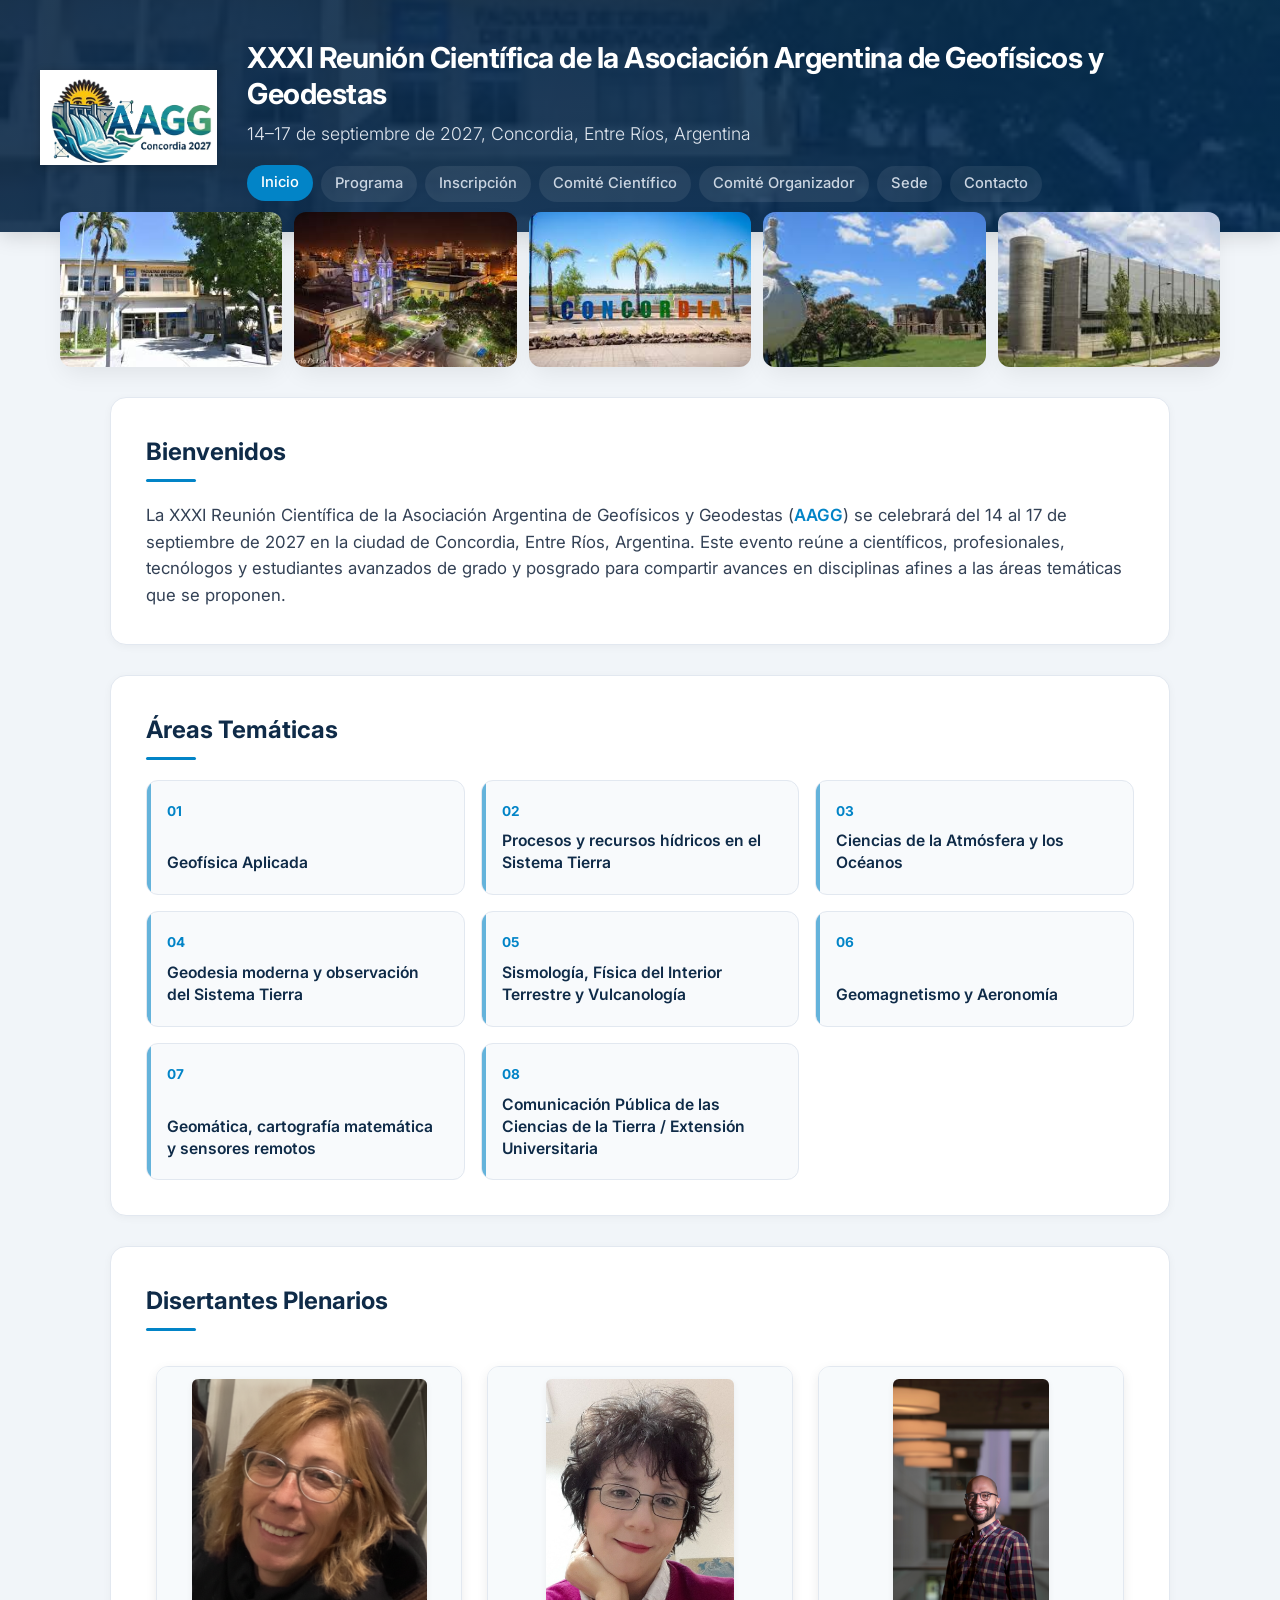
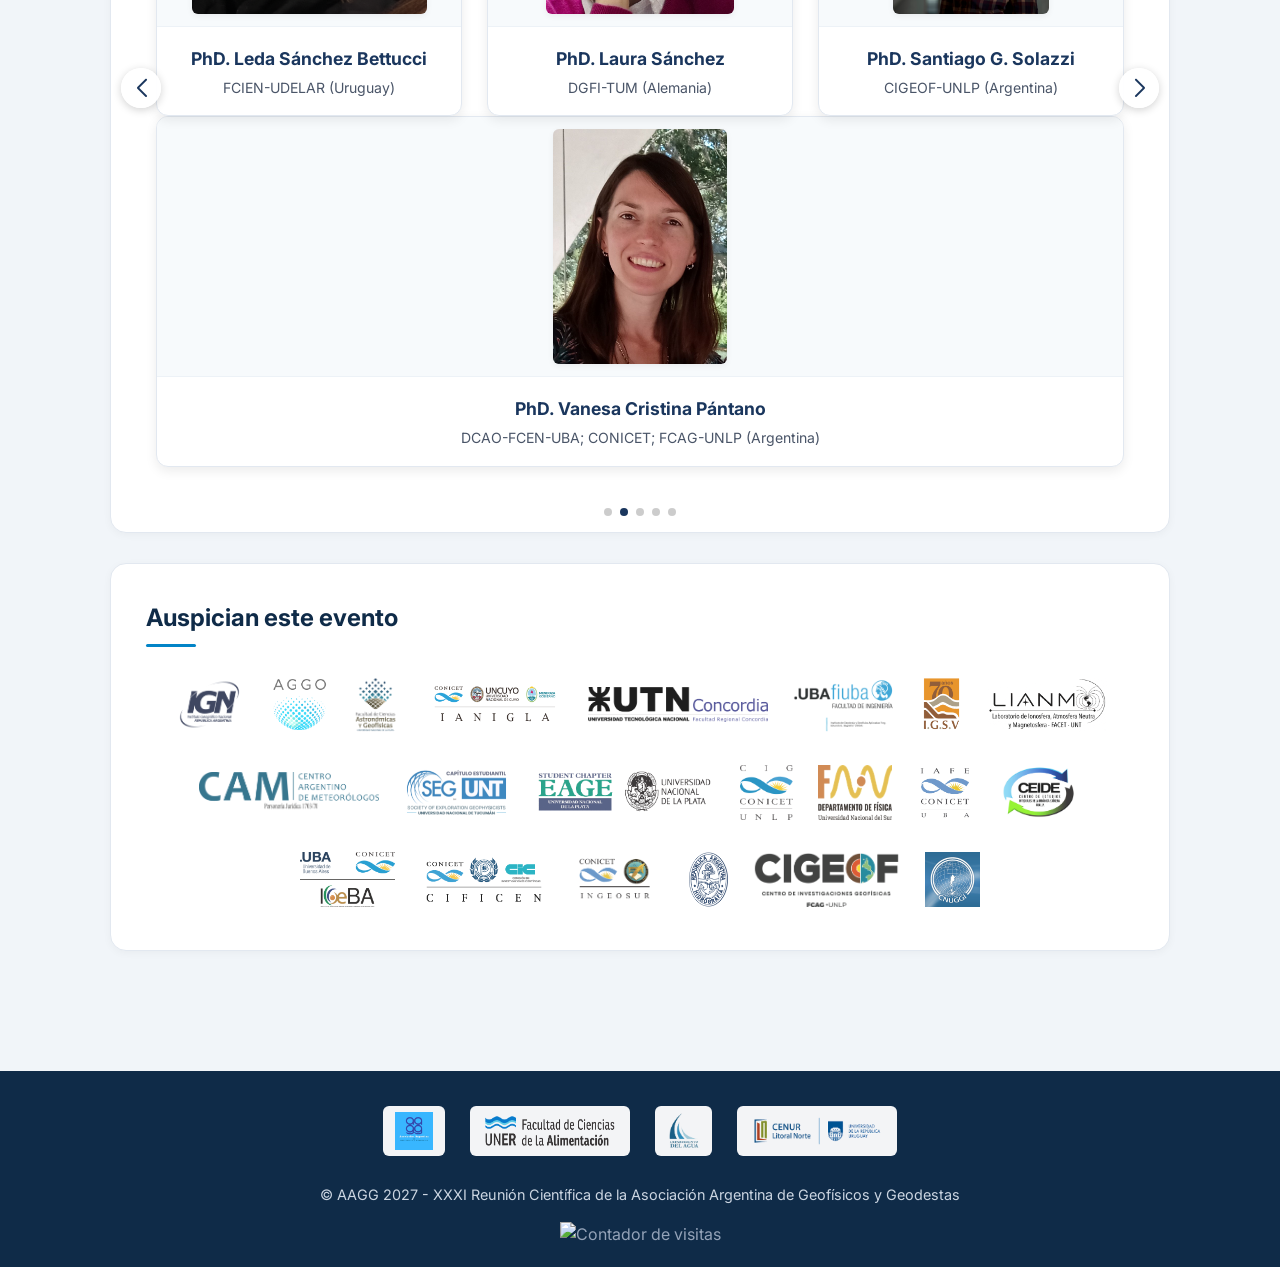
==== index.html @ d2f22f49 "Update index.html" ====
<!DOCTYPE html>
<html lang="es">
<head>
  <meta charset="UTF-8">
  <meta name="viewport" content="width=device-width, initial-scale=1.0">
  <title>XXXI Reunión Científica de la Asociación Argentina de Geofísicos y Geodestas</title>
  <link rel="stylesheet" href="assets/css/style.css">

  <!-- Swiper CSS (Librería para el Carrusel) -->
  <link rel="stylesheet" href="https://cdn.jsdelivr.net/npm/swiper@11/swiper-bundle.min.css" />

  <!-- Estilos adaptados para Carrusel de Disertantes con encuadre de fotos y Modales -->
  <style>
    .seccion-disertantes {
      position: relative;
      padding-bottom: 20px;
    }

    .swiper-disertantes {
      width: 100%;
      padding: 15px 10px 45px 10px !important;
    }

    /* Centrar diapositivas cuando hay pocos elementos */
    .swiper-wrapper.center-slides {
      justify-content: center;
    }

    .card-disertante {
      background: #ffffff;
      border-radius: 12px;
      overflow: hidden;
      box-shadow: 0 4px 12px rgba(0, 0, 0, 0.08);
      cursor: pointer;
      transition: transform 0.25s ease, box-shadow 0.25s ease;
      text-align: center;
      border: 1px solid #e2e8f0;
      height: 100%;
      display: flex;
      flex-direction: column;
    }

    .card-disertante:hover {
      transform: translateY(-5px);
      box-shadow: 0 8px 22px rgba(0, 0, 0, 0.15);
    }

    /* Contenedor tipo recuadro para evitar el recorte de la imagen */
    .img-disertante-container {
      width: 100%;
      height: 260px;
      background-color: #f7fafc;
      display: flex;
      align-items: center;
      justify-content: center;
      padding: 12px;
      box-sizing: border-box;
      border-bottom: 1px solid #edf2f7;
    }

    .img-disertante-container img {
      max-width: 100%;
      max-height: 100%;
      width: auto;
      height: auto;
      object-fit: contain; /* Muestra la imagen completa sin recortar */
      border-radius: 6px;
      box-shadow: 0 2px 6px rgba(0, 0, 0, 0.06);
      transition: transform 0.3s ease;
    }

    .card-disertante:hover .img-disertante-container img {
      transform: scale(1.03);
    }

    .info-disertante-card {
      padding: 18px 14px;
      flex-grow: 1;
      display: flex;
      flex-direction: column;
      justify-content: center;
    }

    .info-disertante-card h3 {
      margin: 0 0 6px 0;
      font-size: 1.1rem;
      color: #1a365d;
    }

    .info-disertante-card .filiacion {
      margin: 0;
      font-size: 0.88rem;
      color: #4a5568;
      line-height: 1.3;
    }

    /* Personalización de Controles del Carrusel */
    .swiper-button-next, .swiper-button-prev {
      color: #1a365d !important;
      background: rgba(255, 255, 255, 0.95);
      width: 40px !important;
      height: 40px !important;
      border-radius: 50%;
      box-shadow: 0 2px 8px rgba(0,0,0,0.18);
    }

    .swiper-button-next:after, .swiper-button-prev:after {
      font-size: 18px !important;
      font-weight: bold;
    }

    .swiper-pagination-bullet-active {
      background: #1a365d !important;
    }

    .modal-disertante {
      display: none; 
      position: fixed;
      z-index: 10000;
      left: 0;
      top: 0;
      width: 100%;
      height: 100%;
      background-color: rgba(0, 0, 0, 0.65);
      backdrop-filter: blur(3px);
      overflow-y: auto;
      padding: 20px;
      box-sizing: border-box;
    }

    .modal-contenido {
      background-color: #ffffff;
      margin: 4% auto;
      border-radius: 12px;
      max-width: 760px;
      width: 95%;
      position: relative;
      box-shadow: 0 10px 30px rgba(0, 0, 0, 0.3);
      animation: modalFadeIn 0.3s ease-out;
    }

    @keyframes modalFadeIn {
      from { opacity: 0; transform: translateY(-15px); }
      to { opacity: 1; transform: translateY(0); }
    }

    .btn-cerrar-modal {
      position: absolute;
      top: 12px;
      right: 18px;
      font-size: 28px;
      font-weight: bold;
      color: #a0aec0;
      cursor: pointer;
      line-height: 1;
      transition: color 0.2s;
    }

    .btn-cerrar-modal:hover {
      color: #2d3748;
    }

    .modal-body {
      display: flex;
      flex-direction: row;
      padding: 30px;
      gap: 25px;
      text-align: left;
    }

    /* Marco para foto del modal sin recortar */
    .modal-img-container {
      width: 200px;
      height: 220px;
      background-color: #f8fafc;
      border-radius: 10px;
      border: 1px solid #e2e8f0;
      display: flex;
      align-items: center;
      justify-content: center;
      padding: 8px;
      flex-shrink: 0;
    }

    .modal-img {
      max-width: 100%;
      max-height: 100%;
      width: auto;
      height: auto;
      object-fit: contain;
      border-radius: 6px;
    }

    .modal-info {
      flex-grow: 1;
    }

    .modal-info h3 {
      margin-top: 0;
      margin-bottom: 5px;
      color: #1a365d;
      font-size: 1.4rem;
    }

    .modal-titulo-prof {
      font-weight: 600;
      color: #2b6cb0;
      margin: 0 0 10px 0;
    }

    .modal-filiacion {
      color: #4a5568;
      font-size: 0.95rem;
      margin-bottom: 15px;
    }

    .modal-info hr {
      border: 0;
      border-top: 1px solid #e2e8f0;
      margin: 15px 0;
    }

    .modal-info h4 {
      margin: 12px 0 6px 0;
      color: #2d3748;
    }

    .modal-info p {
      font-size: 0.92rem;
      color: #4a5568;
      line-height: 1.5;
    }

    @media (max-width: 640px) {
      .modal-body {
        flex-direction: column;
        align-items: center;
        text-align: center;
      }
      .modal-img-container {
        width: 160px;
        height: 180px;
      }
    }
  </style>
</head>
<body>

  <header>
    <div class="header-container">
      <div class="logo">
        <img src="assets/img/logo.png" alt="Logo AAGG">
      </div>
      <div class="titulo">
        <h1>XXXI Reunión Científica de la Asociación Argentina de Geofísicos y Geodestas</h1>
        <p class="subtitulo">14–17 de septiembre de 2027, Concordia, Entre Ríos, Argentina</p>
        <nav>
          <a href="index.html" class="active">Inicio</a>
          <a href="program.html">Programa</a>
          <a href="registration.html">Inscripción</a>
          <a href="committee.html">Comité Científico</a>
          <a href="committee-org.html">Comité Organizador</a>
          <a href="venue.html">Sede</a>
          <a href="contact.html">Contacto</a>
        </nav>
      </div>
    </div>
  </header>

  <!-- Banner de Galería -->
  <div class="banner-wrapper">
    <div class="banner">
      <div class="banner-item"><img src="assets/img/foto4.jpg" alt="Imagen 1 - Congreso"></div>
      <div class="banner-item"><img src="assets/img/foto2.jpg" alt="Imagen 2 - Actividad científica"></div>
      <div class="banner-item"><img src="assets/img/foto1.jpg" alt="Imagen 3 - Encuentro binacional"></div>
      <div class="banner-item"><img src="assets/img/foto3.jpg" alt="Imagen 4 - Encuentro binacional"></div>
      <div class="banner-item"><img src="assets/img/foto5.jpg" alt="Imagen 5 - Encuentro binacional"></div>
    </div>
  </div>

  <main>
    <!-- 1. Sección Bienvenida -->
    <section class="card-section">
      <h2>Bienvenidos</h2>
      <p class="intro-text">
        La XXXI Reunión Científica de la Asociación Argentina de Geofísicos y Geodestas (<a href="https://aagg.org.ar/" target="_blank">AAGG</a>) 
        se celebrará del 14 al 17 de septiembre de 2027 en la ciudad de Concordia, Entre Ríos, Argentina. 
        Este evento reúne a científicos, profesionales, tecnólogos y estudiantes avanzados de grado y posgrado para compartir 
        avances en disciplinas afines a las áreas temáticas que se proponen.
      </p>
    </section>

    <!-- 2. Sección Áreas Temáticas -->
    <section class="card-section">
      <h2>Áreas Temáticas</h2>
      <div class="areas-grid">
        <a href="areas/geofisica-aplicada.html" class="area-card">
          <span class="num">01</span>
          <h3>Geofísica Aplicada</h3>
        </a>
        <a href="areas/recursos-hidricos.html" class="area-card">
          <span class="num">02</span>
          <h3>Procesos y recursos hídricos en el Sistema Tierra</h3>
        </a>
        <a href="areas/atmosfera-oceanos.html" class="area-card">
          <span class="num">03</span>
          <h3>Ciencias de la Atmósfera y los Océanos</h3>
        </a>
        <a href="areas/geodesia-moderna.html" class="area-card">
          <span class="num">04</span>
          <h3>Geodesia moderna y observación del Sistema Tierra</h3>
        </a>
        <a href="areas/sismologia.html" class="area-card">
          <span class="num">05</span>
          <h3>Sismología, Física del Interior Terrestre y Vulcanología</h3>
        </a>
        <a href="areas/geomagnetismo.html" class="area-card">
          <span class="num">06</span>
          <h3>Geomagnetismo y Aeronomía</h3>
        </a>
        <a href="areas/geomatica.html" class="area-card">
          <span class="num">07</span>
          <h3>Geomática, cartografía matemática y sensores remotos</h3>
        </a>
        <a href="areas/comunicacion-extension.html" class="area-card">
          <span class="num">08</span>
          <h3>Comunicación Pública de las Ciencias de la Tierra / Extensión Universitaria</h3>
        </a>
      </div>
    </section>

    <!-- 3. Sección Disertantes Plenarios -->
    <section class="card-section seccion-disertantes">
      <h2>Disertantes Plenarios</h2>
      
      <div class="swiper swiper-disertantes">
        <div class="swiper-wrapper" id="disertantes-wrapper">

          <!-- Slide Disertante 1 -->
          <div class="swiper-slide">
            <div class="card-disertante" onclick="abrirModal('modal-disertante-1')">
              <div class="img-disertante-container">
                <img src="assets/img/disertantes/disertante1.jpg" alt="PhD. Fernando Corbo Camargo">
              </div>
              <div class="info-disertante-card">
                <h3>PhD. Fernando Corbo Camargo</h3>
                <p class="filiacion">IGc-UNAM (México)</p>
              </div>
            </div>
          </div>
        
          <!-- Slide Disertante 2 -->
          <div class="swiper-slide">
            <div class="card-disertante" onclick="abrirModal('modal-disertante-2')">
              <div class="img-disertante-container">
                <img src="assets/img/disertantes/disertante2.jpg" alt="PhD. Leda Sánchez Bettucci">
              </div>
              <div class="info-disertante-card">
                <h3>PhD. Leda Sánchez Bettucci</h3>
                <p class="filiacion">FCIEN-UDELAR (Uruguay)</p>
              </div>
            </div>
          </div>
          
          <!-- Slide Disertante 3 -->
          <div class="swiper-slide">
            <div class="card-disertante" onclick="abrirModal('modal-disertante-3')">
              <div class="img-disertante-container">
                <img src="assets/img/disertantes/disertante3.jpg" alt="PhD. Laura Sánchez">
              </div>
              <div class="info-disertante-card">
                <h3>PhD. Laura Sánchez</h3>
                <p class="filiacion">DGFI-TUM (Alemania)</p>
              </div>
            </div>
          </div>
          
          <!-- Slide Disertante 4 -->
          <div class="swiper-slide">
            <div class="card-disertante" onclick="abrirModal('modal-disertante-4')">
              <div class="img-disertante-container">
                <img src="assets/img/disertantes/disertante4.jpg" alt="PhD. Santiago G. Solazzi">
              </div>
              <div class="info-disertante-card">
                <h3>PhD. Santiago G. Solazzi</h3>
                <p class="filiacion">CIGEOF-UNLP (Argentina)</p>
              </div>
            </div>
          </div>
          
          <!-- Slide Disertante 5 -->
          <div class="swiper-slide">
            <div class="card-disertante" onclick="abrirModal('modal-disertante-5')">
              <div class="img-disertante-container">
                <img src="assets/img/disertantes/disertante5.jpg" alt="PhD. Santiago G. Solazzi">
              </div>
              <div class="info-disertante-card">
                <h3>PhD. Mauricio D. Sacchi</h3>
                <p class="filiacion">PHYS-UofA (Canadá)</p>
              </div>
            </div>
          </div>
        </div>
          
          <!-- Slide Disertante 6 -->
          <div class="swiper-slide">
            <div class="card-disertante" onclick="abrirModal('modal-disertante-6')">
              <div class="img-disertante-container">
                <img src="assets/img/disertantes/disertante6.jpg" alt="PhD. Vanesa Cristina Pántano">
              </div>
              <div class="info-disertante-card">
                <h3>PhD. Vanesa Cristina Pántano</h3>
                <p class="filiacion">DCAO-FCEN-UBA; CONICET; FCAG-UNLP (Argentina)</p>
              </div>
            </div>
          </div>
        </div>
      
        <!-- Controles de navegación y paginación -->
        <div class="swiper-pagination"></div>
        <div class="swiper-button-next"></div>
        <div class="swiper-button-prev"></div>
      </div>
    </section>

    <!-- 4. Sección Auspiciantes -->
    <section class="card-section seccion-auspiciantes">
      <h2>Auspician este evento</h2>
      <div class="logos-auspiciantes">
        <a href="https://www.ign.gob.ar/" target="_blank"><img src="assets/img/ausp1.png" alt="Auspiciante 1"></a>
        <a href="https://www.aggo-conicet.gob.ar/observ.php" target="_blank"><img src="assets/img/ausp2.png" alt="Auspiciante 2"></a>
        <a href="https://www.fcaglp.unlp.edu.ar/" target="_blank"><img src="assets/img/ausp3.png" alt="Auspiciante 3"></a>
        <a href="https://ianigla.conicet.gov.ar/" target="_blank"><img src="assets/img/ausp4.png" alt="Auspiciante 4"></a>
        <a href="https://www.frcon.utn.edu.ar/" target="_blank"><img src="assets/img/ausp5.png" alt="Auspiciante 5"></a>
        <a href="https://www.fi.uba.ar/institucional/institutos-centros-y-escuelas/instituto-de-geodesia-y-geofisica-aplicadas-ing-eduardo-e-baglietto" target="_blank"><img src="assets/img/ausp6.png" alt="Auspiciante 6"></a>
        <a href="https://igsv.unsj.edu.ar/" target="_blank"><img src="assets/img/ausp7.png" alt="Auspiciante 7"></a>
        <a href="https://www.facet.unt.edu.ar/labatmosfera/" target="_blank"><img src="assets/img/ausp8.png" alt="Auspiciante 8"></a>
        <a href="https://www.cenamet.org.ar/" target="_blank"><img src="assets/img/ausp9.png" alt="Auspiciante 9"></a>
        <a href="https://untsegsc.wixsite.com/home" target="_blank"><img src="assets/img/ausp10.png" alt="Auspiciante 10"></a>
        <a href="https://www.fcaglp.unlp.edu.ar/index.php/alumnos/eage-capitulo-estudiantil/" target="_blank"><img src="assets/img/ausp11.png" alt="Auspiciante 11"></a>
        <a href="https://unlp.edu.ar/udeinvestigacion/cig-centro-de-investigaciones-geologicas/" target="_blank"><img src="assets/img/ausp12.png" alt="Auspiciante 12"></a>
        <a href="https://www.fisica.uns.edu.ar/" target="_blank"><img src="assets/img/ausp13.png" alt="Auspiciante 13"></a>
        <a href="https://www.iafe.uba.ar/" target="_blank"><img src="assets/img/ausp14.png" alt="Auspiciante 14"></a>
        <a href="https://ceide.unlp.edu.ar/" target="_blank"><img src="assets/img/ausp15.jpg" alt="Auspiciante 15"></a>
        <a href="https://igeba.gl.fcen.uba.ar/" target="_blank"><img src="assets/img/ausp16.png" alt="Auspiciante 16"></a>
        <a href="https://cificen.conicet.gov.ar/" target="_blank"><img src="assets/img/ausp17.png" alt="Auspiciante 17"></a>
        <a href="https://ingeosur-conicet.gob.ar/" target="_blank"><img src="assets/img/ausp18.png" alt="Auspiciante 18"></a>
        <a href="https://www.hidro.gov.ar/" target="_blank"><img src="assets/img/ausp19.png" alt="Auspiciante 19"></a>
        <a href="https://cigeof.fcaglp.unlp.edu.ar/" target="_blank"><img src="assets/img/ausp20.png" alt="Auspiciante 20"></a>
        <a href="https://www.ign.gob.ar/AreaInstitucional/Organismos/CNUGGI" target="_blank"><img src="assets/img/ausp21.jpg" alt="Auspiciante 21"></a>
      </div>
    </section>

    <!-- Ventanas Modales de Disertantes -->
    
    <!-- Modal Disertante 1 -->
    <div id="modal-disertante-1" class="modal-disertante" onclick="cerrarModalAfuera(event, 'modal-disertante-1')">
      <div class="modal-contenido">
        <span class="btn-cerrar-modal" onclick="cerrarModal('modal-disertante-1')">&times;</span>
        <div class="modal-body">
          <div class="modal-img-container">
            <img src="assets/img/disertantes/disertante1.jpg" alt="Foto PhD. Fernando Corbo Camargo" class="modal-img">
          </div>
          <div class="modal-info">
            <h3>PhD. Fernando Corbo Camargo</h3>
            <p class="modal-titulo-prof">Investigador del Instituto de Geociencias (IGc)</p>
            <p class="modal-filiacion"><strong>Filiación:</strong> Universidad Nacional Autónoma de México (UNAM)</p>
            <hr>
            <h4>Resumen Curricular</h4>
            <p>Investigador del Instituto de Geociencias de la Universidad Nacional Autónoma de México, UNAM, Campus Juriquilla. Es ingeniero civil, con especialización en ingeniería hidráulica y ambiental por la Universidad de la República, Uruguay, y obtuvo los grados de maestría y doctorado en ciencias de la Tierra por la UNAM, con especialidad en exploración geofísica. Actualmente es miembro del Sistema Nacional de Investigadoras e Investigadores de México. Su trabajo se centra en la exploración geofísica del subsuelo, con especial énfasis en los métodos eléctricos y electromagnéticos. A lo largo de su trayectoria ha aplicado estas herramientas al estudio de aguas subterráneas, sistemas geotérmicos, recursos energéticos y estructuras profundas de la corteza terrestre, participando y dirigiendo proyectos de investigación y estudios geofísicos en México y otros países. Su actividad académica incluye publicaciones en revistas científicas internacionales, participación en congresos y proyectos de colaboración con instituciones nacionales y extranjeras, así como la formación de estudiantes de licenciatura, maestría y doctorado. Actualmente desarrolla actividades de investigación y docencia en la UNAM, donde imparte cursos de exploración geofísica y geofísica aplicada a la geotermia.</p>
            <h4>Conferencia Plenaria</h4>
            <p><em>"Del agua al calor de la Tierra: aplicaciones del método magnetotelúrico en la exploración de recursos profundos."</em></p>
          </div>
        </div>
      </div>
    
    <!-- Modal Disertante 2 -->
    <div id="modal-disertante-2" class="modal-disertante" onclick="cerrarModalAfuera(event, 'modal-disertante-2')">
      <div class="modal-contenido">
        <span class="btn-cerrar-modal" onclick="cerrarModal('modal-disertante-2')">&times;</span>
        <div class="modal-body">
          <div class="modal-img-container">
            <img src="assets/img/disertantes/disertante2.jpg" alt="Foto PhD. Leda Sánchez Bettucci" class="modal-img">
          </div>
          <div class="modal-info">
            <h3>PhD. Leda Sánchez Bettucci</h3>
            <p class="modal-titulo-prof">Investigadora del Instituto de Ciencias Geológicas (ICG)</p>
            <p class="modal-filiacion"><strong>Filiación:</strong> Universidad de la República (UdelaR)</p>
            <hr>
            <h4>Resumen Curricular</h4>
            <p>Licenciada en Geología por la Universidad de la República (UdelaR, 1992) y Doctora en Ciencias Geológicas por la Universidad de Buenos Aires (UBA, 1998). Se desempeña como Profesora Agregada (Grado 4, Dedicación Total) del Instituto de Ciencias Geológicas (ICG) de la Facultad de Ciencias de la UdelaR y es Jefa del Departamento de Geodinámica Interna (2024-2026). Es responsable académica y directora del Observatorio Geofísico del Uruguay (OGU), desde donde coordina la red sismológica nacional y el monitoreo geomagnético del país. Su trayectoria investigadora se centra en la geología del basamento uruguayo, la geotectónica, el paleomagnetismo, la geofísica y la sismología, con énfasis en la evolución del Cinturón Dom Feliciano, del Terreno Piedra Alta y del Cratón del Río de la Plata. Ha publicado más de 90 trabajos científicos en revistas arbitradas, tanto internacionales como nacionales, y ha participado en numerosos proyectos financiados por la CSIC (Comisión Sectorial de Investigación Científica), la ANII (Agencia Nacional de Investigación e Innovación), el PEDECIBA y organismos internacionales. Es investigadora Grado 5 de PEDECIBA (Programa de Desarrollo de Ciencias Básicas)-Geociencias y Nivel II del Sistema Nacional de Investigadores (SNI). En 2026 recibió el Premio de Ciencias Básicas al Logro Científico “Dra. Ekaterina Scvortzoff”. En docencia, es responsable de cursos de grado y posgrado en Geotectónica, Geofísica, Tectónica del Uruguay y Cartografía Geológica y ha dirigido numerosas tesis de grado, maestría y doctorado. Ha integrado tribunales de concursos, comisiones asesoras y comités editoriales de revistas científicas. En gestión académica, fue Directora del ICG (2011-2013 y 2021-2023), integrante de la Comisión Directiva del ICG, de la Comisión de Dedicación Total y de diversas comisiones universitarias. Actualmente integra la Comisión de Horarios y la CCA de PEDECIBA-Geociencias. A nivel internacional, preside el Centro Regional de Sismología para América del Sur (CERESIS) desde 2018; es miembro del Comité SCAR, del Comité Ejecutivo de LatinMag y de la Comisión Sismológica de América Latina y el Caribe (LACSC). Ha sido par evaluadora de proyectos y becas en Argentina, Brasil, México, Paraguay, Panamá y Uruguay, y ha dictado conferencias y cursos en numerosos países. Su producción incluye artículos de divulgación, mapas geológicos, informes técnicos y entrevistas en medios, lo que consolida una sólida presencia en la comunicación pública de las geociencias.</p>
            <h4>Conferencia Plenaria</h4>
            <p><em>"Diez años de sismología instrumental en Uruguay: monitorear para conocer y cuidar."</em></p>
          </div>
        </div>
      </div>
    
    <!-- Modal Disertante 3 -->
    <div id="modal-disertante-3" class="modal-disertante" onclick="cerrarModalAfuera(event, 'modal-disertante-3')">
      <div class="modal-contenido">
        <span class="btn-cerrar-modal" onclick="cerrarModal('modal-disertante-3')">&times;</span>
        <div class="modal-body">
          <div class="modal-img-container">
            <img src="assets/img/disertantes/disertante3.jpg" alt="Foto PhD. Laura Sánchez" class="modal-img">
          </div>
          <div class="modal-info">
            <h3>PhD. Laura Sánchez</h3>
            <p class="modal-titulo-prof">Investigadora del Instituto Alemán de Investigaciones Geodésicas (DGFI-TUM)</p>
            <p class="modal-filiacion"><strong>Filiación:</strong> Universidad de Tecnología de Múnich (TUM)</p>
            <hr>
            <h4>Resumen Curricular</h4>
            <p>Investigadora científica en el Instituto Alemán de Investigaciones Geodésicas (DGFI-TUM) de la Universidad de Tecnología de Múnich (TUM), Alemania. Es doctora en Geodesia por la Universidad Técnica de Dresde, Alemania. Sus principales áreas de investigación incluyen la unificación de sistemas de alturas, los sistemas globales de referencia vertical, los marcos de referencia regionales basados en GNSS y el monitoreo de la cinemática de la superficie terrestre, incluyendo desplazamientos verticales de la corteza y su influencia en la predicción del cambio del nivel del mar. Desde 2023, es presidenta del Sistema Global de Observación Geodésica (GGOS) de la Asociación Internacional de Geodesia (IAG), donde lidera la estrategia y coordinación internacional del sistema y representa a GGOS ante la comunidad científica, organismos internacionales y otros actores relacionados con la observación y el monitoreo del sistema Tierra. Durante su presidencia ha impulsado la implementación del Plan Estratégico de GGOS 2024–2034, el fortalecimiento de su gobernanza y de la coordinación entre los Servicios, Comisiones, Comités Intercomisión y Proyectos de la IAG, así como el desarrollo de las Variables Geodésicas Esenciales (EGV) como contribución de la geodesia a la observación de la Tierra. También ha promovido nuevas iniciativas en geodesia y clima espacial, inteligencia artificial y monitoreo de georiesgos, y ha fortalecido la colaboración de GGOS con las Naciones Unidas y su alcance regional e internacional, incluyendo iniciativas como GGOS África. Entre 2015 y 2023 lideró el área de GGOS «Sistema Unificado de Alturas», cuyo principal resultado fue el establecimiento del Sistema Internacional de Referencia de Alturas (IHRS) y su realización, el Marco Internacional de Referencia de Alturas (IHRF). Fue vicepresidenta de SIRGAS entre 2007 y 2015 y vicepresidenta de GGOS entre 2019 y 2023. Actualmente es coeditora en jefe de la serie de Simposios de la IAG en Springer. Está vinculada a la IAG desde 2000 y ha participado en los órganos de gobierno de diversos servicios, grupos de trabajo y grupos de estudio de la Asociación.</p>
            <h4>Conferencia Plenaria</h4>
            <p><em>"Variables Geodésicas Esenciales (EGV): Contribución de la Geodesia a la Observación del Sistema Tierra."</em></p>
          </div>
        </div>
      </div>

    <!-- Modal Disertante 4 -->
    <div id="modal-disertante-4" class="modal-disertante" onclick="cerrarModalAfuera(event, 'modal-disertante-4')">
      <div class="modal-contenido">
        <span class="btn-cerrar-modal" onclick="cerrarModal('modal-disertante-4')">&times;</span>
        <div class="modal-body">
          <div class="modal-img-container">
            <img src="assets/img/disertantes/disertante4.jpg" alt="Foto PhD. Santiago G. Solazzi" class="modal-img">
          </div>
          <div class="modal-info">
            <h3>PhD. Santiago G. Solazzi</h3>
            <p class="modal-titulo-prof">Investigador del Centro de Investigaciones Geofísicas (CIGEOF)</p>
            <p class="modal-filiacion"><strong>Filiación:</strong> Facultad de Ciencias Astronómicas y Geofísicas - Universidad Nacional de La Plata (FCAG-UNLP)</p>
            <hr>
            <h4>Resumen Curricular</h4>
            <p>Geofísico e investigador especializado en física de rocas, geomecánica, poroelasticidad y propagación de ondas en medios porosos. Obtuvo el título de Doctor en Geofísica en la Universidad Nacional de La Plata (UNLP), donde desarrolló su formación en geofísica aplicada, modelado numérico y comportamiento hidromecánico de rocas porosas. Entre 2018 y 2023 realizó investigaciones posdoctorales en la Universidad de Lausana (Suiza), integrando grupos de investigación de referencia internacional en geofísica y física de medios porosos. Durante ese período trabajó en el desarrollo de modelos físicos y computacionales para el estudio de la interacción entre fluidos, esfuerzos y respuesta sísmica de rocas y suelos. Lideró, desde la Universidad de Lausana, el proyecto DISCO2 STORE de la UE vinculando Universidades y empresas de desarrollo tecnológico entre Europa y Latinoamerica. Actualmente se desempeña como investigador en YPF Tecnología (Y-TEC), donde participa en proyectos de investigación y desarrollo orientados a la industria energética. Sus actividades abarcan geomecánica de reservorios, petrofísica, física de rocas shale y desarrollo de soluciones para yacimientos convencionales y no convencionales. Es autor y coautor de +30 publicaciones científicas en revistas internacionales de alto impacto en física de rocas, geofísica aplicada, geociencias computacionales. Su perfil reúne una sólida formación académica, experiencia internacional y una fuerte orientación al desarrollo de soluciones innovadoras para los desafíos de la exploración, caracterización y producción de recursos.</p>
            <h4>Conferencia Plenaria</h4>
            <p><em>"Ondas superficiales y sónicas en suelos parcialmente saturados: Del campo al laboratorio."</em></p>
          </div>
        </div>
      </div>

    <!-- Modal Disertante 5 -->
    <div id="modal-disertante-5" class="modal-disertante" onclick="cerrarModalAfuera(event, 'modal-disertante-5')">
      <div class="modal-contenido">
        <span class="btn-cerrar-modal" onclick="cerrarModal('modal-disertante-5')">&times;</span>
        <div class="modal-body">
          <div class="modal-img-container">
            <img src="assets/img/disertantes/disertante5.jpg" alt="Foto PhD. Mauricio D. Sacchi" class="modal-img">
          </div>
          <div class="modal-info">
            <h3>PhD. Mauricio D. Sacchi </h3>
            <p class="modal-titulo-prof">Profesor y director del Signal Analysis and Imaging Group (SAIG).</p>
            <p class="modal-filiacion"><strong>Filiación:</strong> Departamento de Física de la University of Alberta (PHYS-UofA)</p>
            <hr>
            <h4>Resumen Curricular</h4>
            <p>Es profesor del Departamento de Física de la University of Alberta, Canadá, y director del Signal Analysis and Imaging Group (SAIG). Se graduó en Geofísica en la Universidad Nacional de La Plata (UNLP) en 1988 y obtuvo su doctorado en Geofísica en la University of British Columbia en 1996. Se incorporó a la University of Alberta en 1997, donde fue jefe del Departamento de Física entre 2010 y 2015 y nuevamente entre 2016 y 2021. Su investigación se centra en problemas inversos, procesamiento de señales e imágenes geofísicas, migración sísmica, inversión de forma de onda completa, métodos de rango reducido, reconstrucción y deblending de datos sísmicos, adquisición compresiva y aplicaciones de aprendizaje automático en geofísica. Ha desempeñado diversos cargos de liderazgo en la comunidad geofísica internacional. Fue Editor-in-Chief de GEOPHYSICS entre 2016 y 2018 y Second Vice President de la Society of Exploration Geophysicists (SEG) durante 2023–2024. Entre sus distinciones se encuentran la CSEG Medal, recibida en 2012; su participación como SEG Honorary Lecturer en 2014 y CSEG Distinguished Lecturer en 2016; y la SEG Kauffman Gold Medal, otorgada en 2019</p>
            <h4>Conferencia Plenaria</h4>
            <p><em>"Inversión sísmica elástica: avances recientes y desafíos actuales."</em></p>
          </div>
        </div>
      </div>
    
    <!-- Modal Disertante 6 -->
    <div id="modal-disertante-6" class="modal-disertante" onclick="cerrarModalAfuera(event, 'modal-disertante-6')">
      <div class="modal-contenido">
        <span class="btn-cerrar-modal" onclick="cerrarModal('modal-disertante-6')">&times;</span>
        <div class="modal-body">
          <div class="modal-img-container">
            <img src="assets/img/disertantes/disertante6.jpg" alt="Foto PhD. Vanesa Cristina Pántano" class="modal-img">
          </div>
          <div class="modal-info">
            <h3>PhD. Vanesa Cristina Pántano</h3>
            <p class="modal-titulo-prof">Profesora e investigadora.</p>
            <p class="modal-filiacion"><strong>Filiación:</strong> Departamento de Ciencias de la Atmósfera y los Océanos (DCAO) de la Facultad de Ciencias Exactas y Naturales (FCEN) de la Universidad de Buenos Aires (UBA); Consejo Nacional de Investigaciones Científicas y Técnicas (CONICET); Facultad de Ciencias Astronómicas y Geofísicas (FCAG) de la Universidad Nacional de La Plata (UNLP)</p>
            <hr>
            <h4>Resumen Curricular</h4>
            <p>es licenciada y doctora en Ciencias de la Atmósfera, ambos títulos de la Universidad de Buenos Aires. Es Investigadora Adjunta de CONICET con lugar de trabajo en el epartamento de Ciencias de la Atmósfera y los Océanos (DCAO) de la Facultad de Ciencias Exactas y Naturales (FCEN) de la Universidad de Buenos Aires (UBA). Pertenece al grupo de investigación ExtreMOS, que aborda el estudio de extremos climáticos modelados y observados con impacto en Sudamérica. Es también Profesora Adjunta de la Facultad de Ciencias Astronómicas y Geofísicas (FCAG) de la Universidad Nacional de La Plata (UNLP) en la Cátedra “Introducción a la Dinámica de la Atmósfera”. Su investigación se enfoca en el análisis estadístico de extremos climáticos y su impacto en el sector agropecuario en el Sudeste de Sudamérica. En su tesis doctoral se especializó en la participación de los extremos de temperatura y precipitación en la interacción suelo-atmósfera, bajo la dirección de la Dra. Olga Penalba. Actualmente está evaluando la influencia de los principales forzantes climáticos sobre la precipitación a escala estacional y subestacional. El desafío que motiva su investigación es buscar la coherencia entre la perspectiva del climatólogo y la del sector agrícola que recibe el impacto de los eventos climáticos extremos.</p>
            <h4>Conferencia Plenaria</h4>
            <p><em>"De la ciencia a los proveedores de servicios climáticos para los tomadores de decisión: desafíos e incertidumbres frente a los extremos climáticos"</em></p>
          </div>
        </div>
      </div>
    </div>
    
  </main>

  <footer>
    <div class="logos-footer">
      <a href="https://aagg.org.ar/" target="_blank"><img src="assets/img/Asociacion-Argentina.png" alt="Asociacion-Argentina"></a>
      <a href="https://www.fcal.uner.edu.ar" target="_blank"><img src="assets/img/logoUNER.png" alt="Logo UNER"></a>
      <a href="https://agua.unorte.edu.uy" target="_blank"><img src="assets/img/logoDA2.png" alt="Logo DA"></a>
      <a href="https://www.litoralnorte.udelar.edu.uy" target="_blank"><img src="assets/img/logocenurudelar2.png" alt="Logo CENUR UDELAR"></a>
    </div>
    <p>&copy; AAGG 2027 - XXXI Reunión Científica de la Asociación Argentina de Geofísicos y Geodestas</p>
    <div style="margin-top: 15px;">
      <img id="badge-contador" src="https://img.shields.io/badge/visitas-1-79C83D?style=flat&labelColor=555555" alt="Contador de visitas">
    </div>

    <script>
      (function() {
        let visitasReales = parseInt(localStorage.getItem('aagg_total_views')) || 14; 
        if (!sessionStorage.getItem('aagg_sesion_activa')) {
          visitasReales += 1; 
          localStorage.setItem('aagg_total_views', visitasReales);
          sessionStorage.setItem('aagg_sesion_activa', 'true');
        }
        const imgContador = document.getElementById('badge-contador');
        if(imgContador) {
          imgContador.src = `https://img.shields.io/badge/visitas-${visitasReales}-79C83D?style=flat&labelColor=555555`;
        }
      })();
    </script>
  </footer>

  <!-- Swiper JS (Librería para el Carrusel) -->
  <script src="https://cdn.jsdelivr.net/npm/swiper@11/swiper-bundle.min.js"></script>

  <script>
    document.addEventListener('DOMContentLoaded', function () {
      const totalSlides = document.querySelectorAll('.swiper-disertantes .swiper-slide').length;
      const wrapper = document.getElementById('disertantes-wrapper');

      // Si hay 1 o 2 elementos, los centramos visualmente en el carrusel
      if (totalSlides <= 2 && wrapper) {
        wrapper.classList.add('center-slides');
      }

      // Inicializar Swiper con configuración dinámica según la cantidad total de slides
      const swiper = new Swiper('.swiper-disertantes', {
        slidesPerView: 1,
        spaceBetween: 20,
        loop: totalSlides > 3, // El loop infinito se activa solo si hay suficientes tarjetas para rotar
        autoplay: {
          delay: 3500,
          disableOnInteraction: false,
          pauseOnMouseEnter: true
        },
        pagination: {
          el: '.swiper-pagination',
          clickable: true,
        },
        navigation: {
          nextEl: '.swiper-button-next',
          prevEl: '.swiper-button-prev',
        },
        breakpoints: {
          520: {
            slidesPerView: Math.min(2, totalSlides),
            spaceBetween: 20,
          },
          840: {
            slidesPerView: Math.min(3, totalSlides),
            spaceBetween: 25,
          }
        }
      });
    });

    /* Funciones JavaScript para abrir/cerrar Modales */
    function abrirModal(idModal) {
      const modal = document.getElementById(idModal);
      if (modal) {
        modal.style.display = 'block';
        document.body.style.overflow = 'hidden'; // Bloquea el scroll de la página de fondo
      }
    }

    function cerrarModal(idModal) {
      const modal = document.getElementById(idModal);
      if (modal) {
        modal.style.display = 'none';
        document.body.style.overflow = 'auto'; // Restaura el scroll
      }
    }

    function cerrarModalAfuera(event, idModal) {
      if (event.target.id === idModal) {
        cerrarModal(idModal);
      }
    }
  </script>
</body>
</html>
---- assets/css/style.css ----
/* Importación de tipografía moderna */
@import url('https://fonts.googleapis.com/css2?family=Inter:wght@300;400;600;700&display=swap');

/* Reset y variables de color */
:root {
  --primary-blue: #0f2b48;
  --accent-blue: #0284c7;
  --hover-blue: #38bdf8;
  --bg-gray: #f1f5f9;
  --card-bg: #ffffff;
  --text-main: #1e293b;
  --text-muted: #64748b;
  --shadow-sm: 0 2px 8px rgba(0, 0, 0, 0.04);
  --shadow-md: 0 10px 25px -5px rgba(0, 0, 0, 0.08);
}

* {
  box-sizing: border-box;
}

body {
  font-family: 'Inter', -apple-system, BlinkMacSystemFont, 'Segoe UI', Roboto, sans-serif;
  margin: 0;
  padding: 0;
  background-color: var(--bg-gray);
  color: var(--text-main);
  line-height: 1.6;
}

/* Encabezado Principal (Hero Section) */
header {
  background: linear-gradient(135deg, rgba(15, 43, 72, 0.92), rgba(2, 44, 86, 0.88)),
              url('../img/foto4.jpg') center/cover no-repeat;
  color: white;
  padding: 40px 20px 30px;
  box-shadow: 0 4px 20px rgba(0, 0, 0, 0.15);
}

.header-container {
  max-width: 1200px;
  margin: 0 auto;
  display: flex;
  align-items: center;
  gap: 30px;
  flex-wrap: wrap;
}

.logo img {
  height: 95px;
  width: auto;
  filter: drop-shadow(0 2px 4px rgba(0,0,0,0.2));
}

.titulo {
  flex: 1;
  text-align: left;
}

.titulo h1 {
  margin: 0;
  font-size: 1.8rem;
  font-weight: 700;
  letter-spacing: -0.5px;
  line-height: 1.25;
}

.titulo .subtitulo {
  margin: 8px 0 18px;
  font-size: 1.1rem;
  color: #e2e8f0;
  font-weight: 300;
}

/* Navegación */
nav {
  display: flex;
  flex-wrap: wrap;
  gap: 8px;
  margin-top: 15px;
}

nav a {
  color: #cbd5e1;
  text-decoration: none;
  font-size: 0.92rem;
  font-weight: 500;
  padding: 6px 14px;
  border-radius: 20px;
  background: rgba(255, 255, 255, 0.08);
  transition: all 0.2s ease;
}

nav a:hover, nav a.active {
  color: white;
  background: var(--accent-blue);
  transform: translateY(-1px);
}

/* Banner de imágenes */
.banner-wrapper {
  max-width: 1200px;
  margin: -20px auto 30px;
  padding: 0 20px;
}

.banner {
  display: flex;
  gap: 12px;
  justify-content: center;
}

.banner-item {
  flex: 1;
  overflow: hidden;
  border-radius: 12px;
  box-shadow: var(--shadow-md);
  max-height: 160px;
}

.banner-item img {
  width: 100%;
  height: 100%;
  object-fit: cover;
  transition: transform 0.4s ease;
}

.banner-item:hover img {
  transform: scale(1.08);
}

/* Contenido Principal & Tarjetas */
main {
  max-width: 1100px;
  margin: 0 auto;
  padding: 0 20px 40px;
}

.card-section {
  background: var(--card-bg);
  border-radius: 16px;
  padding: 35px;
  margin-bottom: 30px;
  box-shadow: var(--shadow-sm);
  border: 1px solid #e2e8f0;
}

h2 {
  color: var(--primary-blue);
  font-size: 1.5rem;
  margin-top: 0;
  margin-bottom: 20px;
  position: relative;
  padding-bottom: 10px;
}

h2::after {
  content: '';
  position: absolute;
  bottom: 0;
  left: 0;
  width: 50px;
  height: 3px;
  background-color: var(--accent-blue);
  border-radius: 2px;
}

.intro-text {
  font-size: 1.05rem;
  color: #334155;
  margin: 0;
}

.intro-text a {
  color: var(--accent-blue);
  font-weight: 600;
  text-decoration: none;
}

.intro-text a:hover {
  text-decoration: underline;
}

/* Grid de Áreas Temáticas */
.areas-grid {
  display: grid;
  grid-template-columns: repeat(auto-fit, minmax(240px, 1fr));
  gap: 16px;
  margin-top: 10px;
}

.area-card {
  background: #f8fafc;
  border: 1px solid #e2e8f0;
  border-radius: 12px;
  padding: 20px;
  text-decoration: none;
  display: flex;
  flex-direction: column;
  justify-content: space-between;
  transition: all 0.25s ease;
  position: relative;
  overflow: hidden;
}

.area-card::before {
  content: '';
  position: absolute;
  top: 0;
  left: 0;
  width: 4px;
  height: 100%;
  background-color: var(--accent-blue);
  opacity: 0.6;
  transition: opacity 0.2s;
}

.area-card .num {
  font-size: 0.85rem;
  font-weight: 700;
  color: var(--accent-blue);
  margin-bottom: 8px;
}

.area-card h3 {
  margin: 0;
  font-size: 0.98rem;
  color: var(--primary-blue);
  font-weight: 600;
  line-height: 1.4;
}

.area-card:hover {
  background: #ffffff;
  transform: translateY(-3px);
  box-shadow: var(--shadow-md);
  border-color: #cbd5e1;
}

.area-card:hover::before {
  opacity: 1;
}

/* Seccion Auspiciantes */
.logos-auspiciantes {
  display: flex;
  justify-content: center;
  align-items: center;
  gap: 25px;
  flex-wrap: wrap;
  padding-top: 10px;
}

.logos-auspiciantes img {
  height: 55px;
  max-width: 180px;
  width: auto;
  object-fit: contain;
  filter: grayscale(10%);
  opacity: 0.88;
  transition: all 0.2s ease;
}

.logos-auspiciantes img:hover {
  filter: grayscale(0%);
  opacity: 1;
  transform: scale(1.06);
}

/* Footer Oscuro */
footer {
  background: var(--primary-blue);
  color: #94a3b8;
  text-align: center;
  padding: 35px 20px 20px;
  margin-top: 50px;
}

.logos-footer {
  display: flex;
  justify-content: center;
  align-items: center;
  gap: 25px;
  flex-wrap: wrap;
  margin-bottom: 20px;
}

.logos-footer img {
  height: 50px;
  max-width: 160px;
  width: auto;
  background: rgba(255, 255, 255, 0.95);
  padding: 6px 12px;
  border-radius: 6px;
  transition: opacity 0.2s;
}

.logos-footer img:hover {
  opacity: 0.85;
}

footer p {
  margin: 10px 0 0;
  font-size: 0.9rem;
  color: #cbd5e1;
}

/* Responsivo para celulares */
@media (max-width: 768px) {
  .header-container {
    flex-direction: column;
    text-align: center;
  }
  
  .titulo {
    text-align: center;
  }

  nav {
    justify-content: center;
  }

  .banner {
    flex-wrap: wrap;
  }

  .banner-item {
    min-width: 45%;
    max-height: 120px;
  }

  .card-section {
    padding: 20px;
  }
}
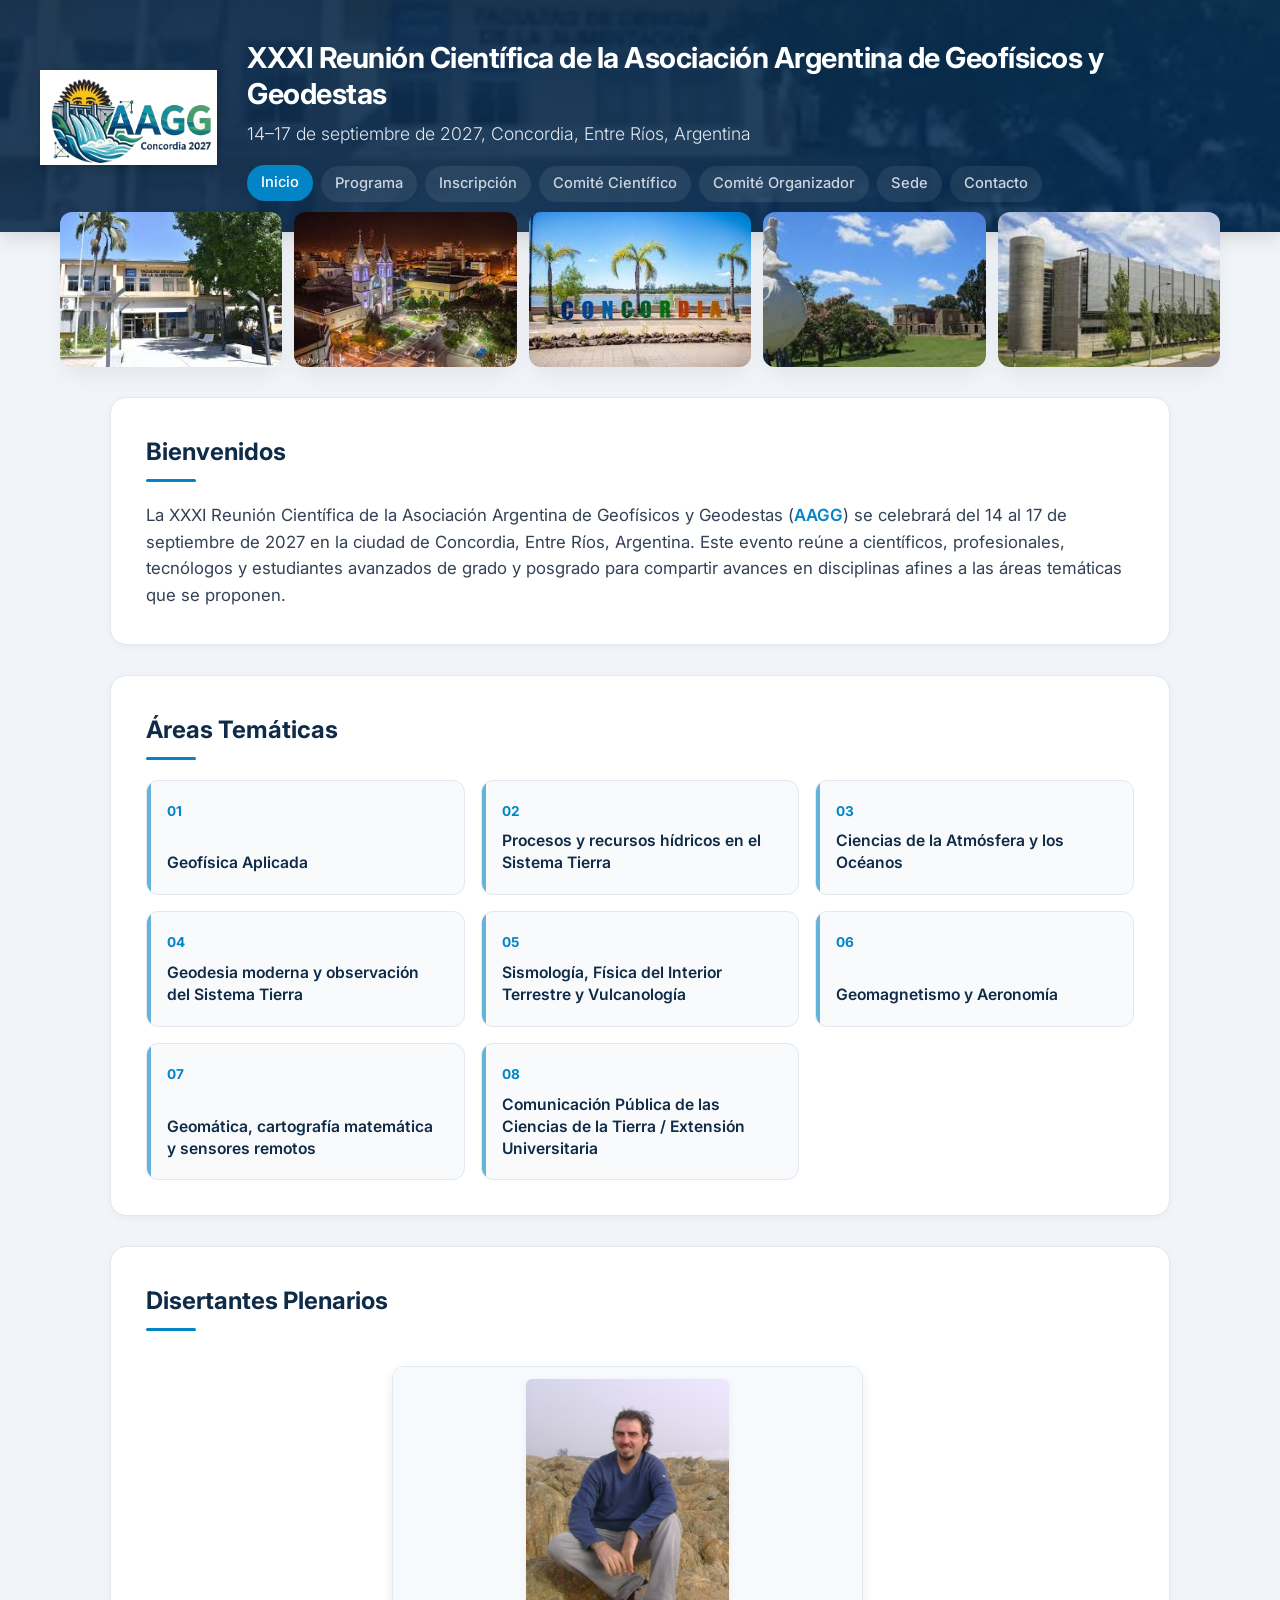
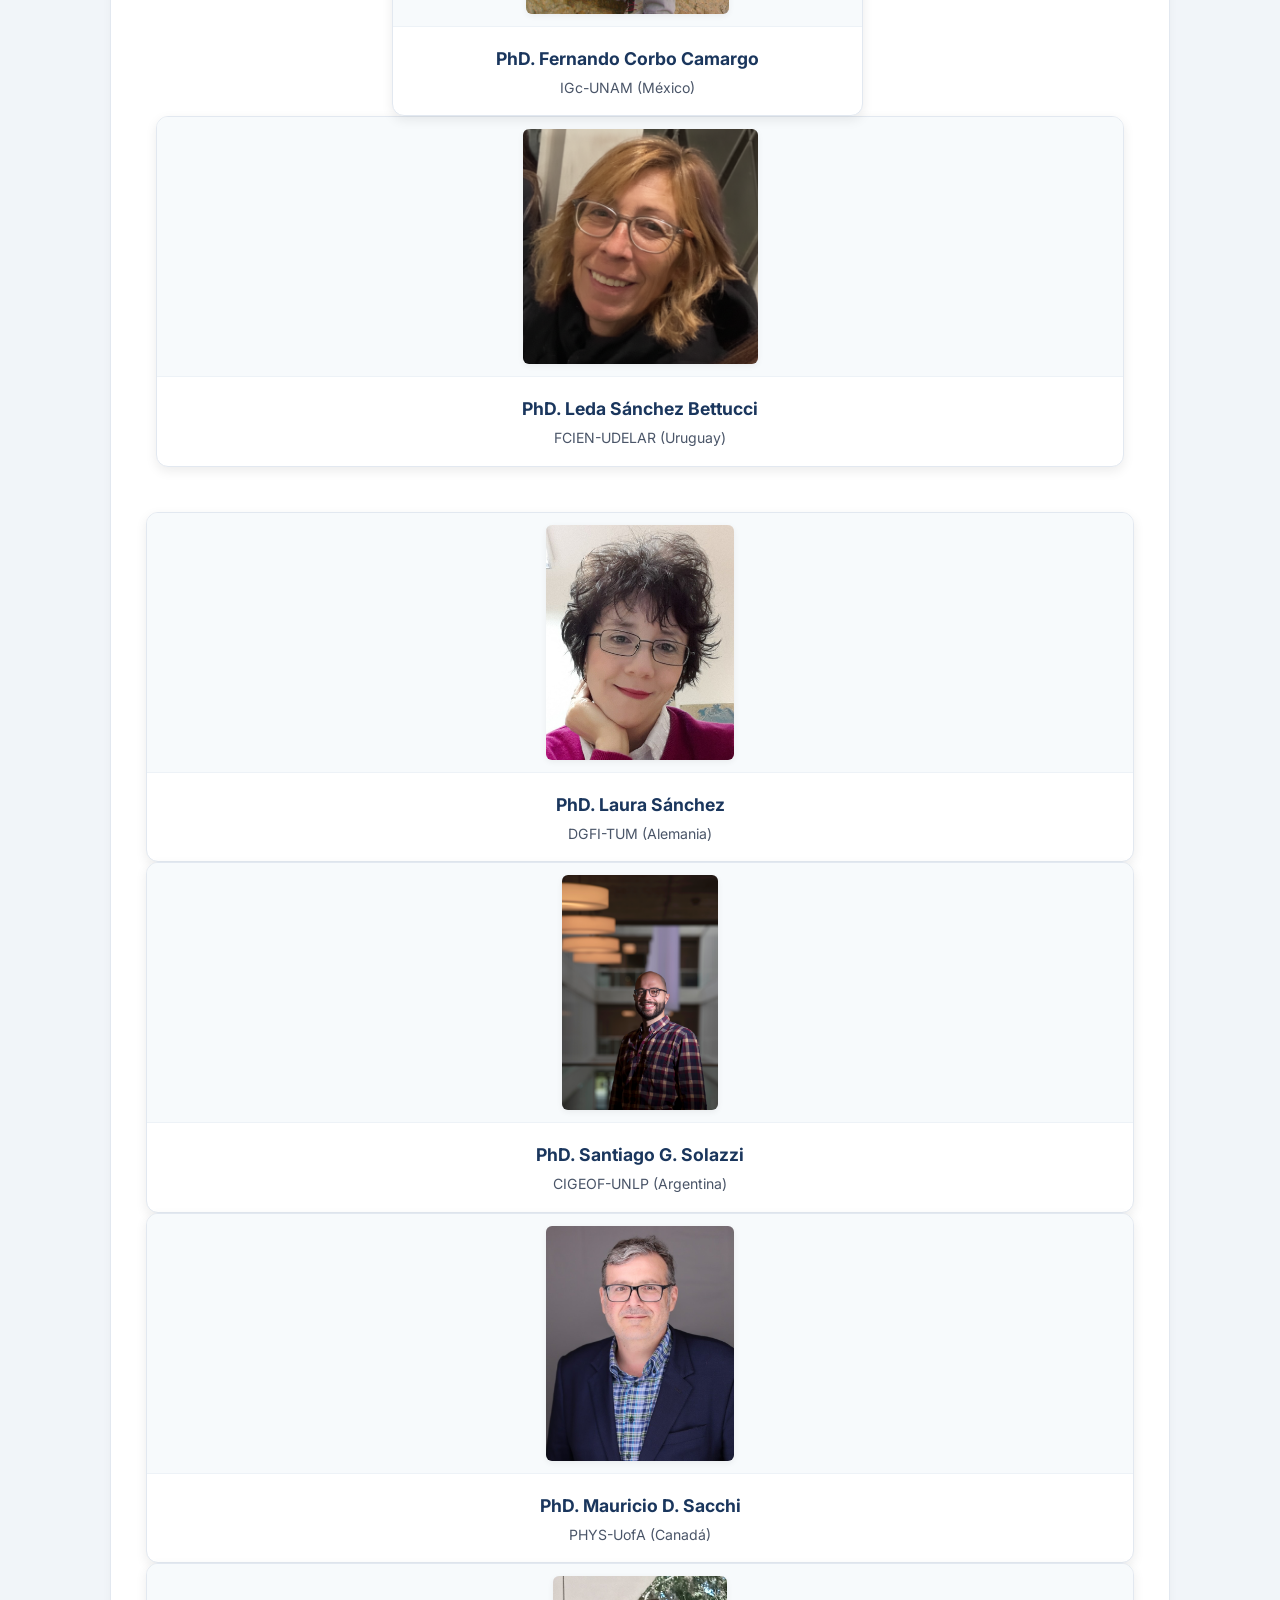
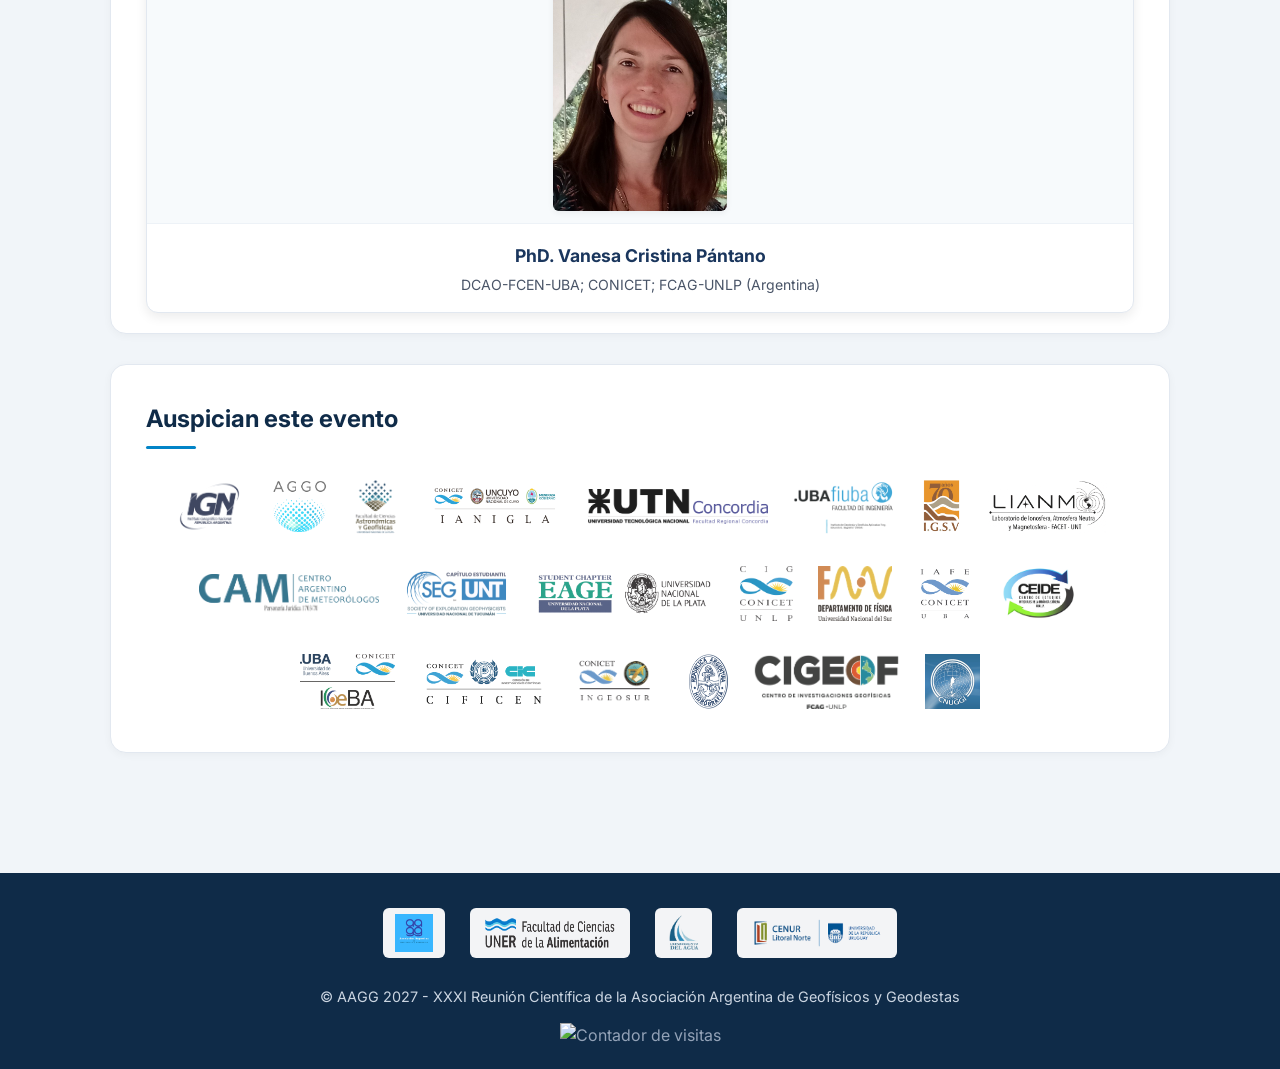
==== commit 99bee557: "Refactor disertante slides structure in index.html" ====
--- a/index.html
+++ b/index.html
@@ -348,6 +348,7 @@
               </div>
             </div>
           </div>
+        </div>
         
           <!-- Slide Disertante 2 -->
           <div class="swiper-slide">
@@ -361,7 +362,8 @@
               </div>
             </div>
           </div>
-          
+        </div>
+        
           <!-- Slide Disertante 3 -->
           <div class="swiper-slide">
             <div class="card-disertante" onclick="abrirModal('modal-disertante-3')">
@@ -374,7 +376,8 @@
               </div>
             </div>
           </div>
-          
+        </div>
+      
           <!-- Slide Disertante 4 -->
           <div class="swiper-slide">
             <div class="card-disertante" onclick="abrirModal('modal-disertante-4')">
@@ -388,19 +391,19 @@
             </div>
           </div>
           
-          <!-- Slide Disertante 5 -->
-          <div class="swiper-slide">
-            <div class="card-disertante" onclick="abrirModal('modal-disertante-5')">
-              <div class="img-disertante-container">
-                <img src="assets/img/disertantes/disertante5.jpg" alt="PhD. Santiago G. Solazzi">
-              </div>
-              <div class="info-disertante-card">
-                <h3>PhD. Mauricio D. Sacchi</h3>
-                <p class="filiacion">PHYS-UofA (Canadá)</p>
+            <!-- Slide Disertante 5 -->
+            <div class="swiper-slide">
+              <div class="card-disertante" onclick="abrirModal('modal-disertante-5')">
+                <div class="img-disertante-container">
+                  <img src="assets/img/disertantes/disertante5.jpg" alt="PhD. Santiago G. Solazzi">
+                </div>
+                <div class="info-disertante-card">
+                  <h3>PhD. Mauricio D. Sacchi</h3>
+                  <p class="filiacion">PHYS-UofA (Canadá)</p>
+                </div>
               </div>
             </div>
           </div>
-        </div>
           
           <!-- Slide Disertante 6 -->
           <div class="swiper-slide">
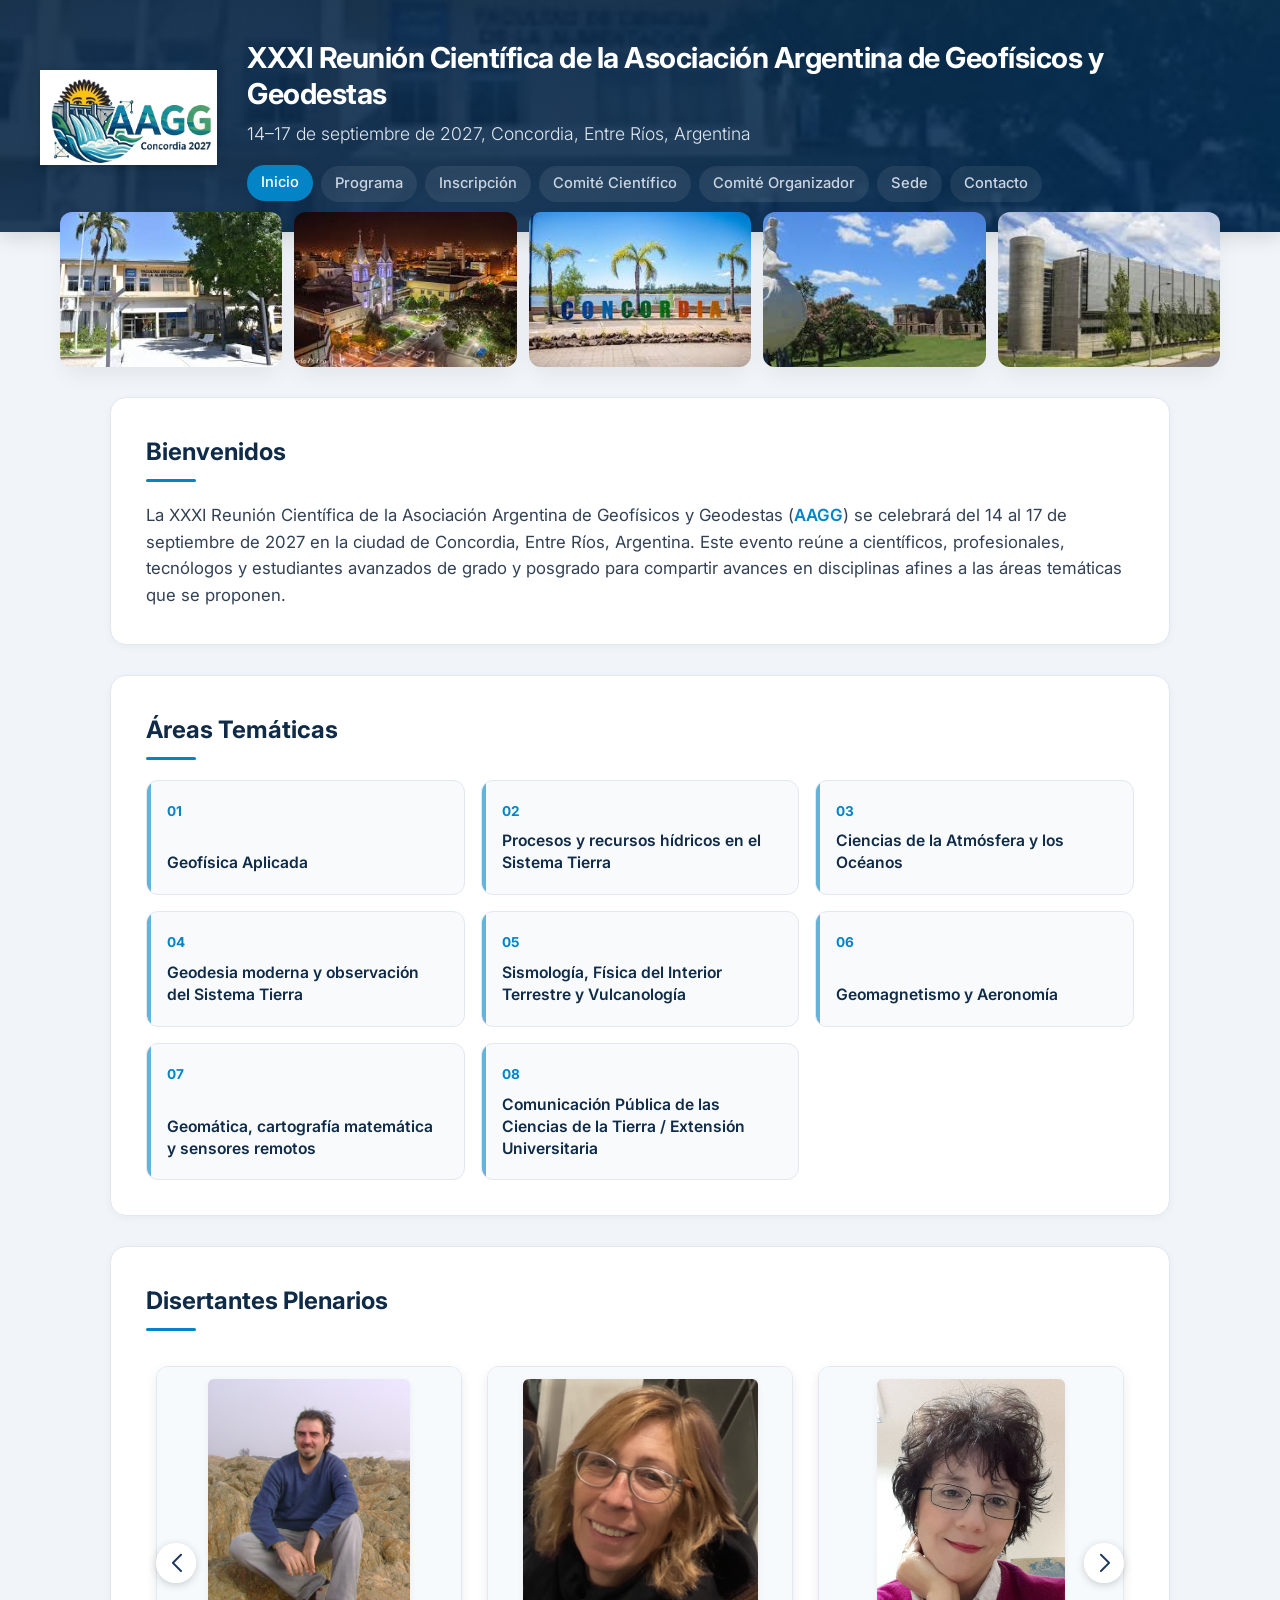
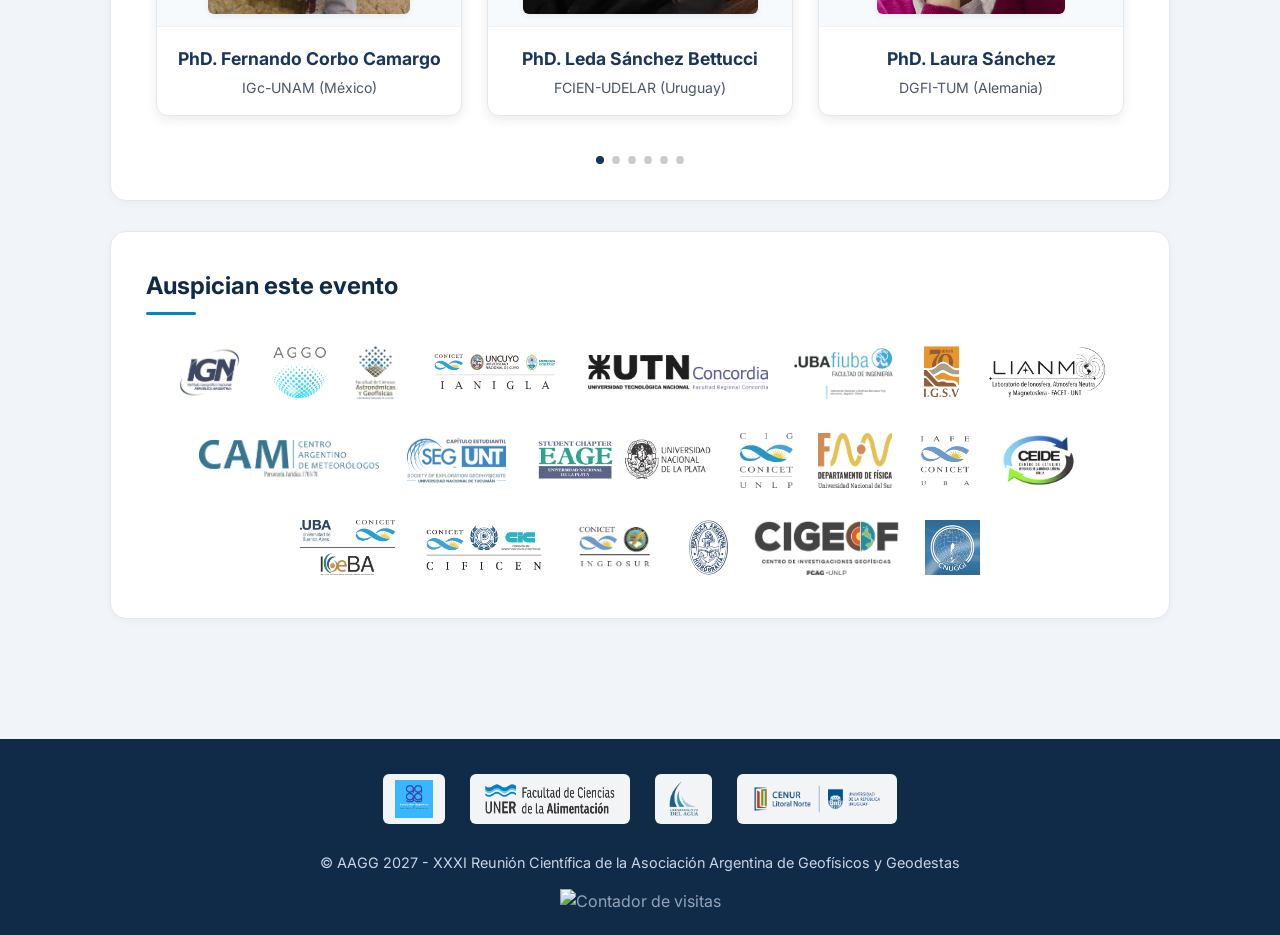
==== commit 15fb40b8: "Update index.html" ====
--- a/index.html
+++ b/index.html
@@ -329,7 +329,7 @@
       </div>
     </section>
 
-    <!-- 3. Sección Disertantes Plenarios -->
+  <!-- 3. Sección Disertantes Plenarios -->
     <section class="card-section seccion-disertantes">
       <h2>Disertantes Plenarios</h2>
       
@@ -348,8 +348,7 @@
               </div>
             </div>
           </div>
-        </div>
-        
+
           <!-- Slide Disertante 2 -->
           <div class="swiper-slide">
             <div class="card-disertante" onclick="abrirModal('modal-disertante-2')">
@@ -362,8 +361,7 @@
               </div>
             </div>
           </div>
-        </div>
-        
+
           <!-- Slide Disertante 3 -->
           <div class="swiper-slide">
             <div class="card-disertante" onclick="abrirModal('modal-disertante-3')">
@@ -376,8 +374,7 @@
               </div>
             </div>
           </div>
-        </div>
-      
+
           <!-- Slide Disertante 4 -->
           <div class="swiper-slide">
             <div class="card-disertante" onclick="abrirModal('modal-disertante-4')">
@@ -390,21 +387,20 @@
               </div>
             </div>
           </div>
-          
-            <!-- Slide Disertante 5 -->
-            <div class="swiper-slide">
-              <div class="card-disertante" onclick="abrirModal('modal-disertante-5')">
-                <div class="img-disertante-container">
-                  <img src="assets/img/disertantes/disertante5.jpg" alt="PhD. Santiago G. Solazzi">
-                </div>
-                <div class="info-disertante-card">
-                  <h3>PhD. Mauricio D. Sacchi</h3>
-                  <p class="filiacion">PHYS-UofA (Canadá)</p>
-                </div>
+
+          <!-- Slide Disertante 5 -->
+          <div class="swiper-slide">
+            <div class="card-disertante" onclick="abrirModal('modal-disertante-5')">
+              <div class="img-disertante-container">
+                <img src="assets/img/disertantes/disertante5.jpg" alt="PhD. Mauricio D. Sacchi">
+              </div>
+              <div class="info-disertante-card">
+                <h3>PhD. Mauricio D. Sacchi</h3>
+                <p class="filiacion">PHYS-UofA (Canadá)</p>
               </div>
             </div>
           </div>
-          
+
           <!-- Slide Disertante 6 -->
           <div class="swiper-slide">
             <div class="card-disertante" onclick="abrirModal('modal-disertante-6')">
@@ -417,8 +413,9 @@
               </div>
             </div>
           </div>
-        </div>
-      
+
+        </div> <!-- /.swiper-wrapper -->
+
         <!-- Controles de navegación y paginación -->
         <div class="swiper-pagination"></div>
         <div class="swiper-button-next"></div>
@@ -476,6 +473,7 @@
           </div>
         </div>
       </div>
+    </div>
     
     <!-- Modal Disertante 2 -->
     <div id="modal-disertante-2" class="modal-disertante" onclick="cerrarModalAfuera(event, 'modal-disertante-2')">
@@ -497,6 +495,7 @@
           </div>
         </div>
       </div>
+    </div>
     
     <!-- Modal Disertante 3 -->
     <div id="modal-disertante-3" class="modal-disertante" onclick="cerrarModalAfuera(event, 'modal-disertante-3')">
@@ -518,6 +517,7 @@
           </div>
         </div>
       </div>
+    </div>
 
     <!-- Modal Disertante 4 -->
     <div id="modal-disertante-4" class="modal-disertante" onclick="cerrarModalAfuera(event, 'modal-disertante-4')">
@@ -539,6 +539,7 @@
           </div>
         </div>
       </div>
+    </div>
 
     <!-- Modal Disertante 5 -->
     <div id="modal-disertante-5" class="modal-disertante" onclick="cerrarModalAfuera(event, 'modal-disertante-5')">
@@ -560,6 +561,7 @@
           </div>
         </div>
       </div>
+    </div>
     
     <!-- Modal Disertante 6 -->
     <div id="modal-disertante-6" class="modal-disertante" onclick="cerrarModalAfuera(event, 'modal-disertante-6')">
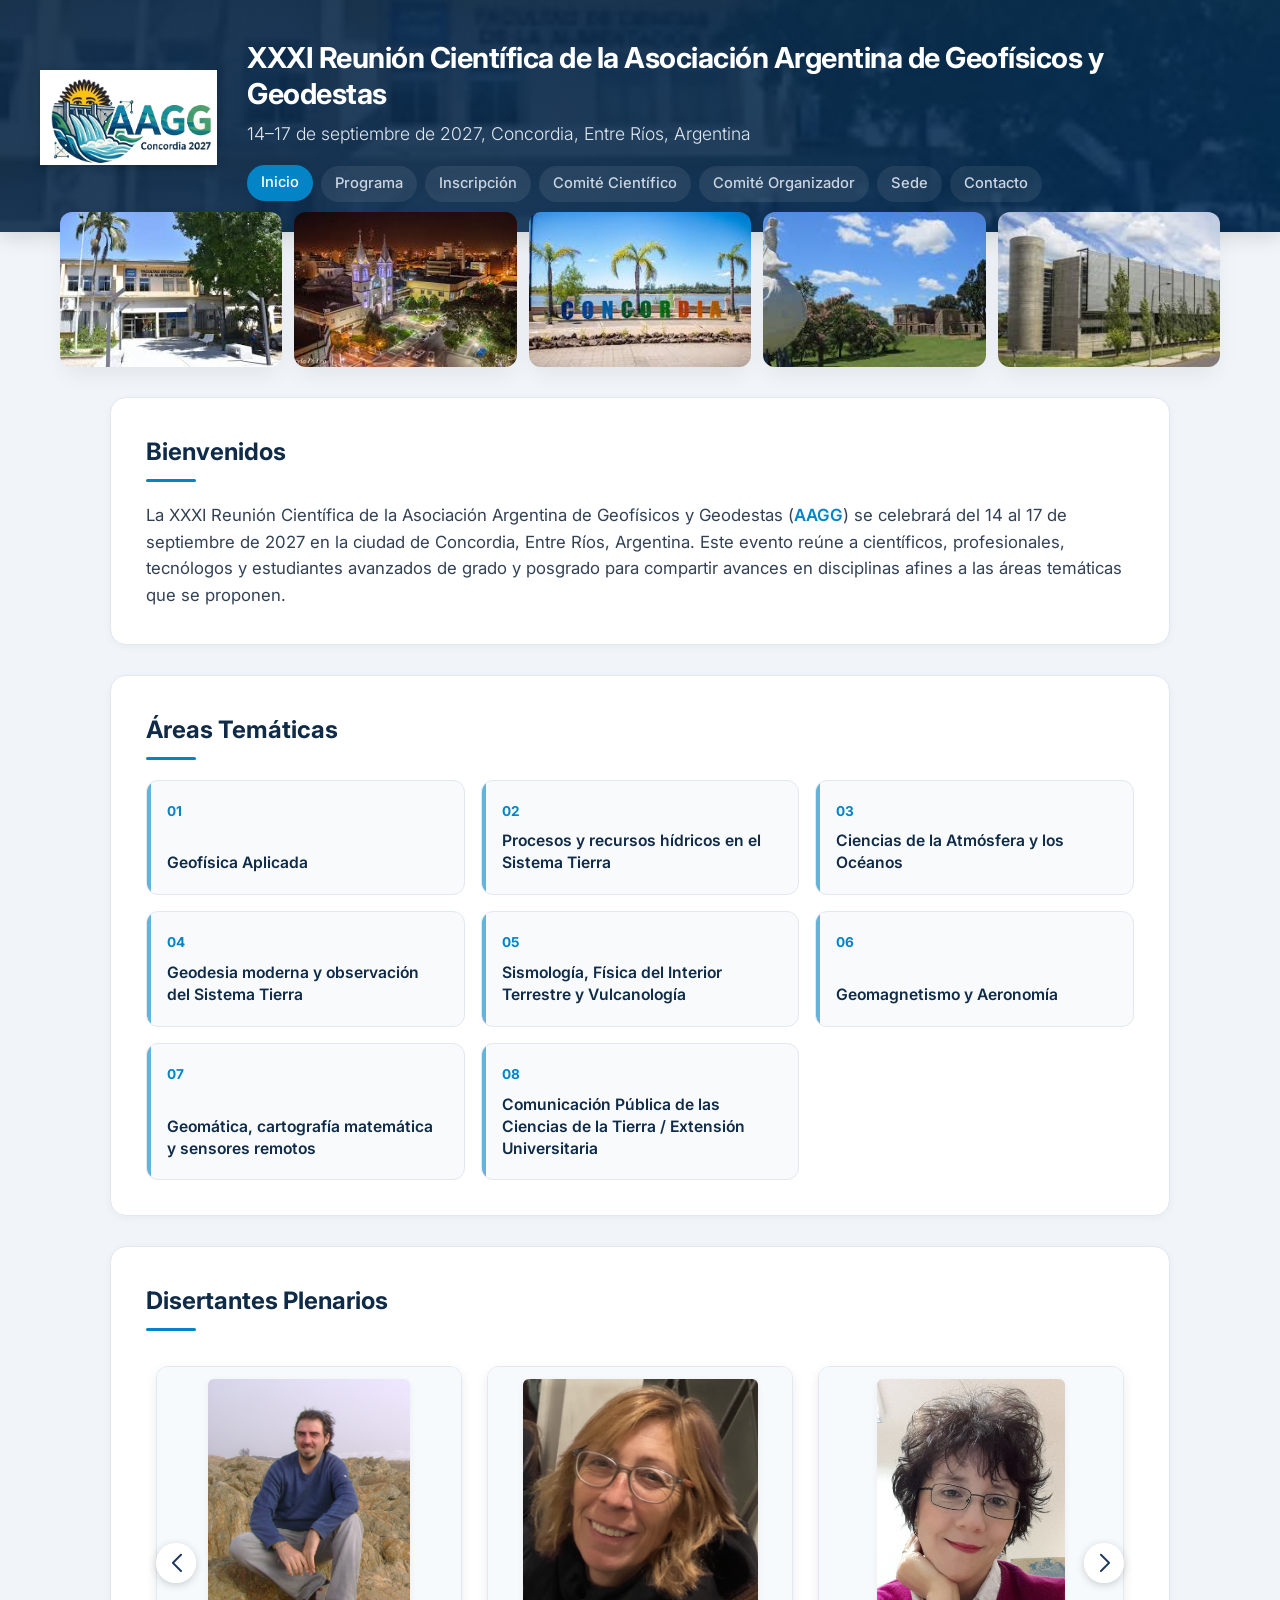
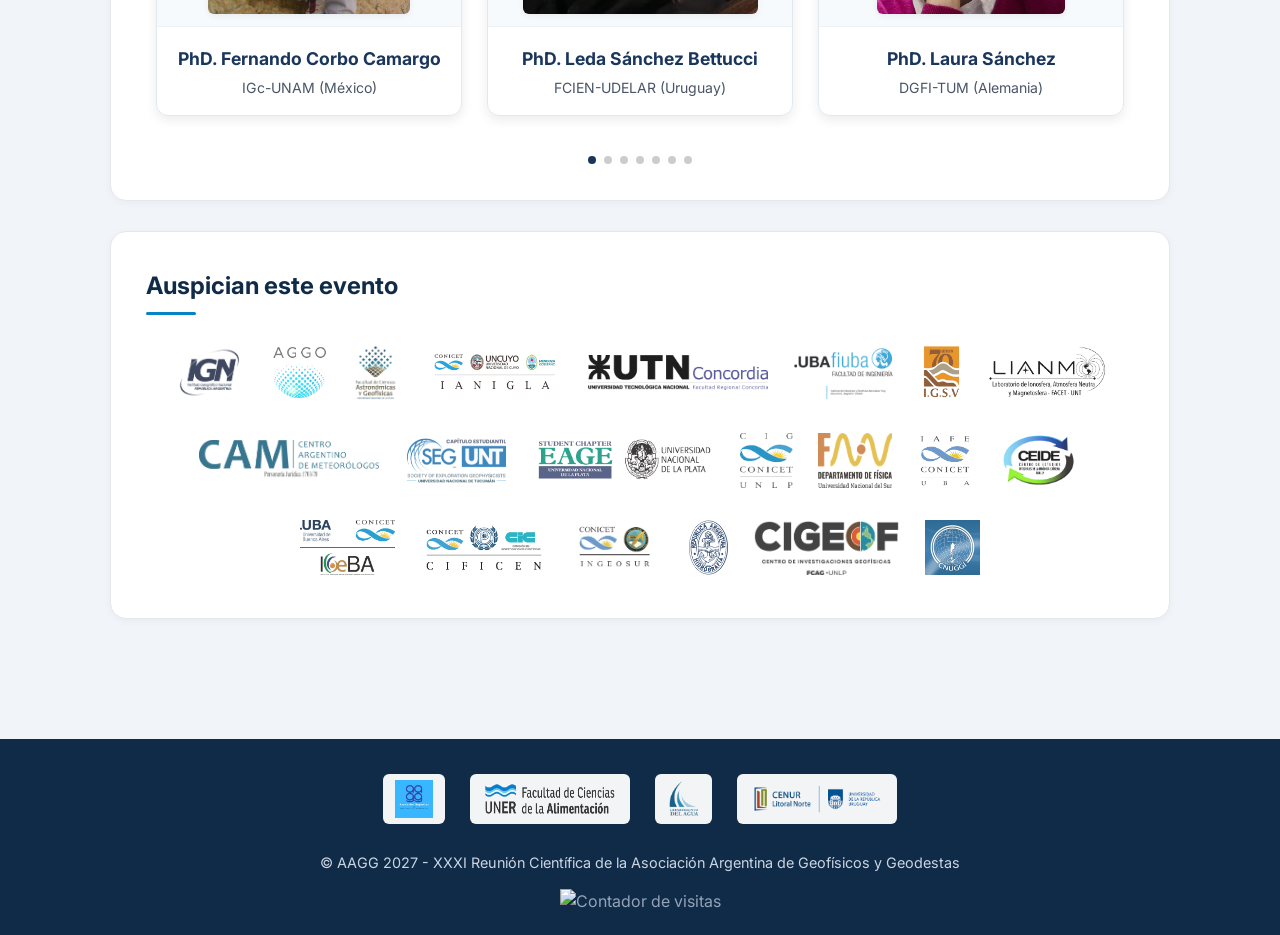
==== commit ceef27f6: "Create modal for disertante 7: Pablo Gamazo Added modal for PhD. Pablo Gamazo with details and image" ====
--- a/index.html
+++ b/index.html
@@ -412,7 +412,20 @@
                 <p class="filiacion">DCAO-FCEN-UBA; CONICET; FCAG-UNLP (Argentina)</p>
               </div>
             </div>
-          </div>
+            
+          </div>
+          <!-- Slide Disertante 7 -->
+          <div class="swiper-slide">
+            <div class="card-disertante" onclick="abrirModal('modal-disertante-7')">
+              <div class="img-disertante-container">
+                <img src="assets/img/disertantes/disertante7.jpg" alt="PhD. Pablo Gamazo">
+              </div>
+              <div class="info-disertante-card">
+                <h3>PhD. Pablo Gamazo</h3>
+                <p class="filiacion">DA-CENUR LN, UDELAR (Uruguay)</p>
+              </div>
+            </div>
+          </div>    
 
         </div> <!-- /.swiper-wrapper -->
 
@@ -577,7 +590,7 @@
             <p class="modal-filiacion"><strong>Filiación:</strong> Departamento de Ciencias de la Atmósfera y los Océanos (DCAO) de la Facultad de Ciencias Exactas y Naturales (FCEN) de la Universidad de Buenos Aires (UBA); Consejo Nacional de Investigaciones Científicas y Técnicas (CONICET); Facultad de Ciencias Astronómicas y Geofísicas (FCAG) de la Universidad Nacional de La Plata (UNLP)</p>
             <hr>
             <h4>Resumen Curricular</h4>
-            <p>es licenciada y doctora en Ciencias de la Atmósfera, ambos títulos de la Universidad de Buenos Aires. Es Investigadora Adjunta de CONICET con lugar de trabajo en el epartamento de Ciencias de la Atmósfera y los Océanos (DCAO) de la Facultad de Ciencias Exactas y Naturales (FCEN) de la Universidad de Buenos Aires (UBA). Pertenece al grupo de investigación ExtreMOS, que aborda el estudio de extremos climáticos modelados y observados con impacto en Sudamérica. Es también Profesora Adjunta de la Facultad de Ciencias Astronómicas y Geofísicas (FCAG) de la Universidad Nacional de La Plata (UNLP) en la Cátedra “Introducción a la Dinámica de la Atmósfera”. Su investigación se enfoca en el análisis estadístico de extremos climáticos y su impacto en el sector agropecuario en el Sudeste de Sudamérica. En su tesis doctoral se especializó en la participación de los extremos de temperatura y precipitación en la interacción suelo-atmósfera, bajo la dirección de la Dra. Olga Penalba. Actualmente está evaluando la influencia de los principales forzantes climáticos sobre la precipitación a escala estacional y subestacional. El desafío que motiva su investigación es buscar la coherencia entre la perspectiva del climatólogo y la del sector agrícola que recibe el impacto de los eventos climáticos extremos.</p>
+            <p>Es licenciada y doctora en Ciencias de la Atmósfera, ambos títulos de la Universidad de Buenos Aires. Es Investigadora Adjunta de CONICET con lugar de trabajo en el Departamento de Ciencias de la Atmósfera y los Océanos (DCAO) de la Facultad de Ciencias Exactas y Naturales (FCEN) de la Universidad de Buenos Aires (UBA). Pertenece al grupo de investigación ExtreMOS, que aborda el estudio de extremos climáticos modelados y observados con impacto en Sudamérica. Es también Profesora Adjunta de la Facultad de Ciencias Astronómicas y Geofísicas (FCAG) de la Universidad Nacional de La Plata (UNLP) en la Cátedra “Introducción a la Dinámica de la Atmósfera”. Su investigación se enfoca en el análisis estadístico de extremos climáticos y su impacto en el sector agropecuario en el Sudeste de Sudamérica. En su tesis doctoral se especializó en la participación de los extremos de temperatura y precipitación en la interacción suelo-atmósfera, bajo la dirección de la Dra. Olga Penalba. Actualmente está evaluando la influencia de los principales forzantes climáticos sobre la precipitación a escala estacional y subestacional. El desafío que motiva su investigación es buscar la coherencia entre la perspectiva del climatólogo y la del sector agrícola que recibe el impacto de los eventos climáticos extremos.</p>
             <h4>Conferencia Plenaria</h4>
             <p><em>"De la ciencia a los proveedores de servicios climáticos para los tomadores de decisión: desafíos e incertidumbres frente a los extremos climáticos"</em></p>
           </div>
@@ -585,6 +598,27 @@
       </div>
     </div>
     
+    <!-- Modal Disertante 7 -->
+    <div id="modal-disertante-7" class="modal-disertante" onclick="cerrarModalAfuera(event, 'modal-disertante-7')">
+      <div class="modal-contenido">
+        <span class="btn-cerrar-modal" onclick="cerrarModal('modal-disertante-7')">&times;</span>
+        <div class="modal-body">
+          <div class="modal-img-container">
+            <img src="assets/img/disertantes/disertante7.jpg" alt="Foto PhD. Pablo Gamazo" class="modal-img">
+          </div>
+          <div class="modal-info">
+            <h3>PhD. Pablo Gamazo</h3>
+            <p class="modal-titulo-prof">Profesor e investigador.</p>
+            <p class="modal-filiacion"><strong>Filiación:</strong> Departamento del Agua(DA) del Centro Universitario Regional del Litoral Norte (CENUR LN) de la Universidad de la República (UDELAR), </p>
+            <hr>
+            <h4>Resumen Curricular</h4>
+            <p>Es Ingeniero Civil por la Universidad de la República, Uruguay (2004) y Doctor en Ingeniería del Terreno por la Universidad Politécnica de Cataluña, España (2010). Sus principales líneas de investigación están vinculadas a la modelación hidráulica-hidrológica y el transporte de patógenos y contaminantes. Es Profesor Agregado G4 de la Universidad de la República en régimen de Dedicación Total, investigador Nivel II del Sistema Nacional de Investigadores de Uruguay e investigador Grado 3 en PEDECIBA Geociencias. Desde el 2011 está radicado en Salto, Uruguay, y fue director del Departamento del Agua del Centro Universitario Regional Litoral Norte hasta el 2025. Desde el Departamento del Agua fue proponente y director de la carrera Licenciatura en Recursos Hídricos y Riego, y responsable de la ejecución de proyectos de investigación y convenios con organismos nacionales e internacionales. Ha integrado comités científicos de congresos regionales e internacionales, y participado como revisor y editor invitado de revistas científicas nacionales e internacionales. También ha dictado cursos de grado y posgrado tanto en Uruguay como en el exterior, y ha dirigido tesis de grado, maestría y doctorado.</p>
+            <h4>Conferencia Plenaria</h4>
+            <p><em>"La Geofísica como aliada estratégica de la modelación hidrogeológica"</em></p>
+          </div>
+        </div>
+      </div>
+    </div>    
   </main>
 
   <footer>
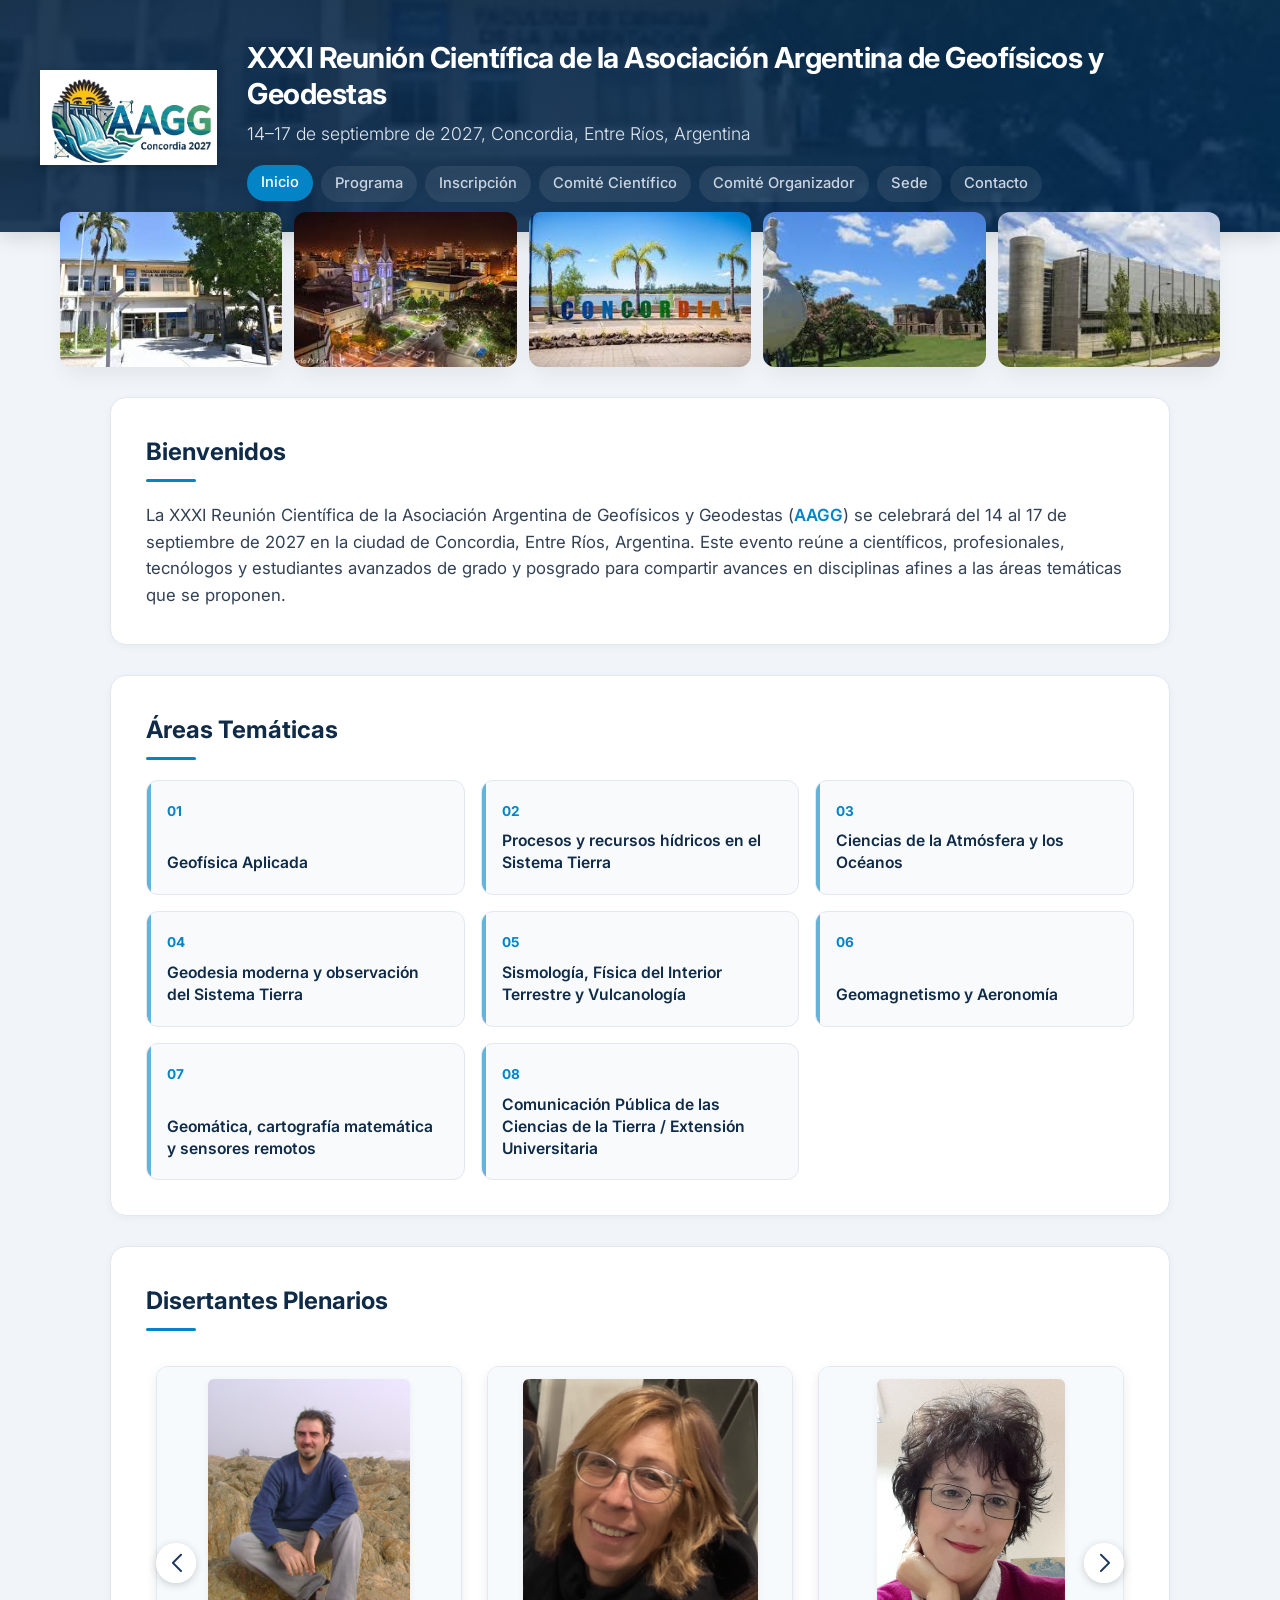
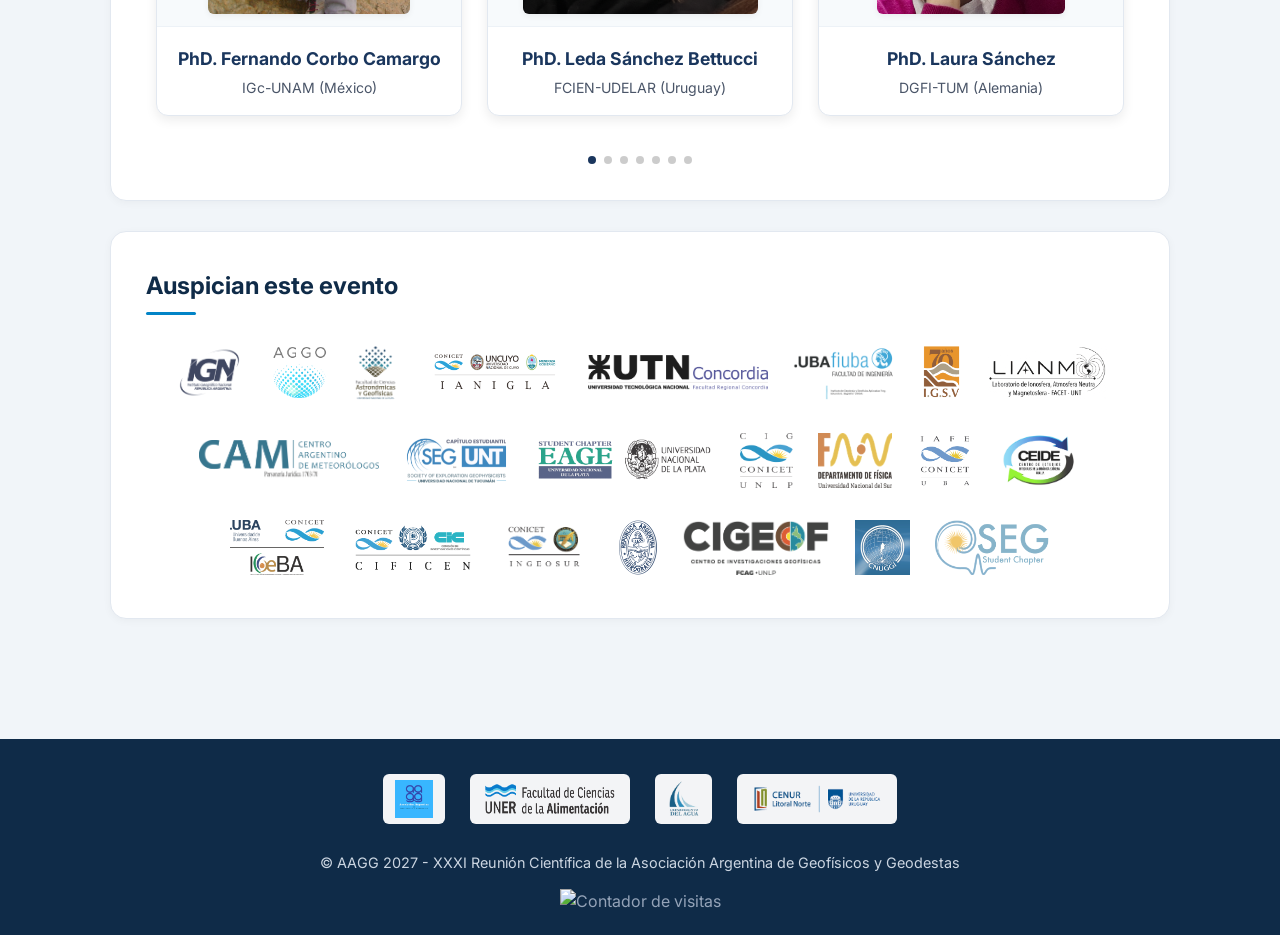
==== commit ef4e0822: "Add new sponsorship link for LinkedIn" ====
--- a/index.html
+++ b/index.html
@@ -461,6 +461,7 @@
         <a href="https://www.hidro.gov.ar/" target="_blank"><img src="assets/img/ausp19.png" alt="Auspiciante 19"></a>
         <a href="https://cigeof.fcaglp.unlp.edu.ar/" target="_blank"><img src="assets/img/ausp20.png" alt="Auspiciante 20"></a>
         <a href="https://www.ign.gob.ar/AreaInstitucional/Organismos/CNUGGI" target="_blank"><img src="assets/img/ausp21.jpg" alt="Auspiciante 21"></a>
+        <a href="https://ar.linkedin.com/in/seg-student-chapter-unlp-fcag-847a00303?trk=public_post-text" target="_blank"><img src="assets/img/ausp22.png" alt="Auspiciante 22"></a>
       </div>
     </section>
 
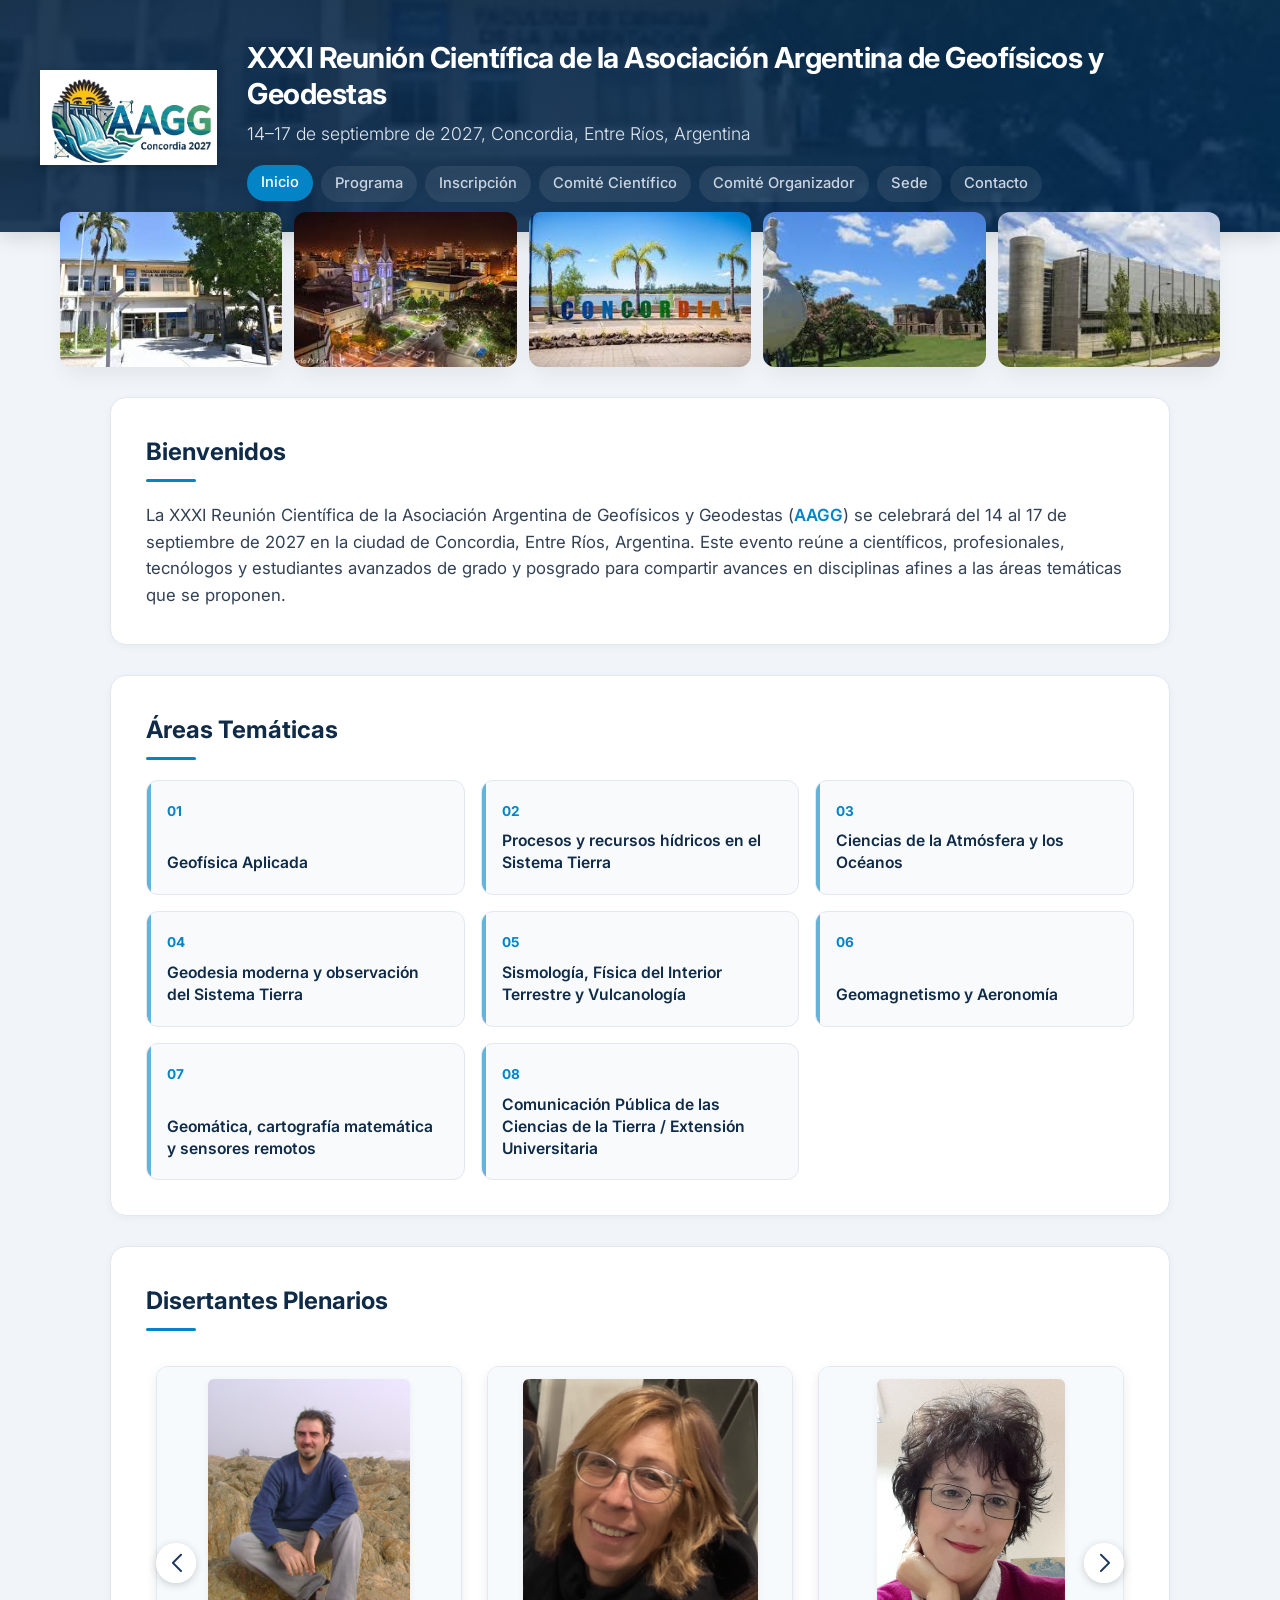
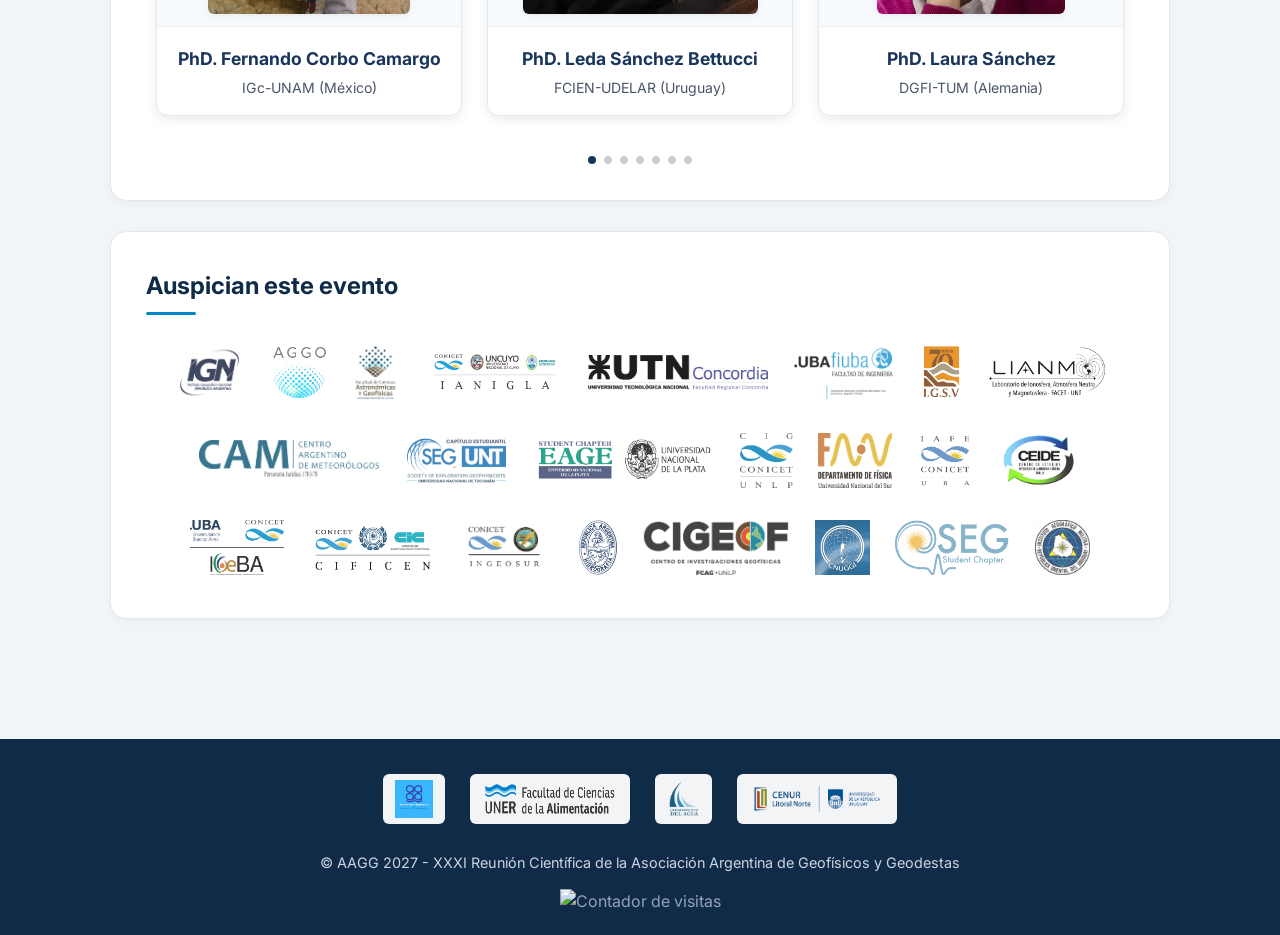
==== commit 1c6948a9: "Add new sponsor link to index.html" ====
--- a/index.html
+++ b/index.html
@@ -462,6 +462,7 @@
         <a href="https://cigeof.fcaglp.unlp.edu.ar/" target="_blank"><img src="assets/img/ausp20.png" alt="Auspiciante 20"></a>
         <a href="https://www.ign.gob.ar/AreaInstitucional/Organismos/CNUGGI" target="_blank"><img src="assets/img/ausp21.jpg" alt="Auspiciante 21"></a>
         <a href="https://ar.linkedin.com/in/seg-student-chapter-unlp-fcag-847a00303?trk=public_post-text" target="_blank"><img src="assets/img/ausp22.png" alt="Auspiciante 22"></a>
+        <a href="https://igm.gub.uy/" target="_blank"><img src="assets/img/ausp23.jpg" alt="Auspiciante 23"></a>
       </div>
     </section>
 
